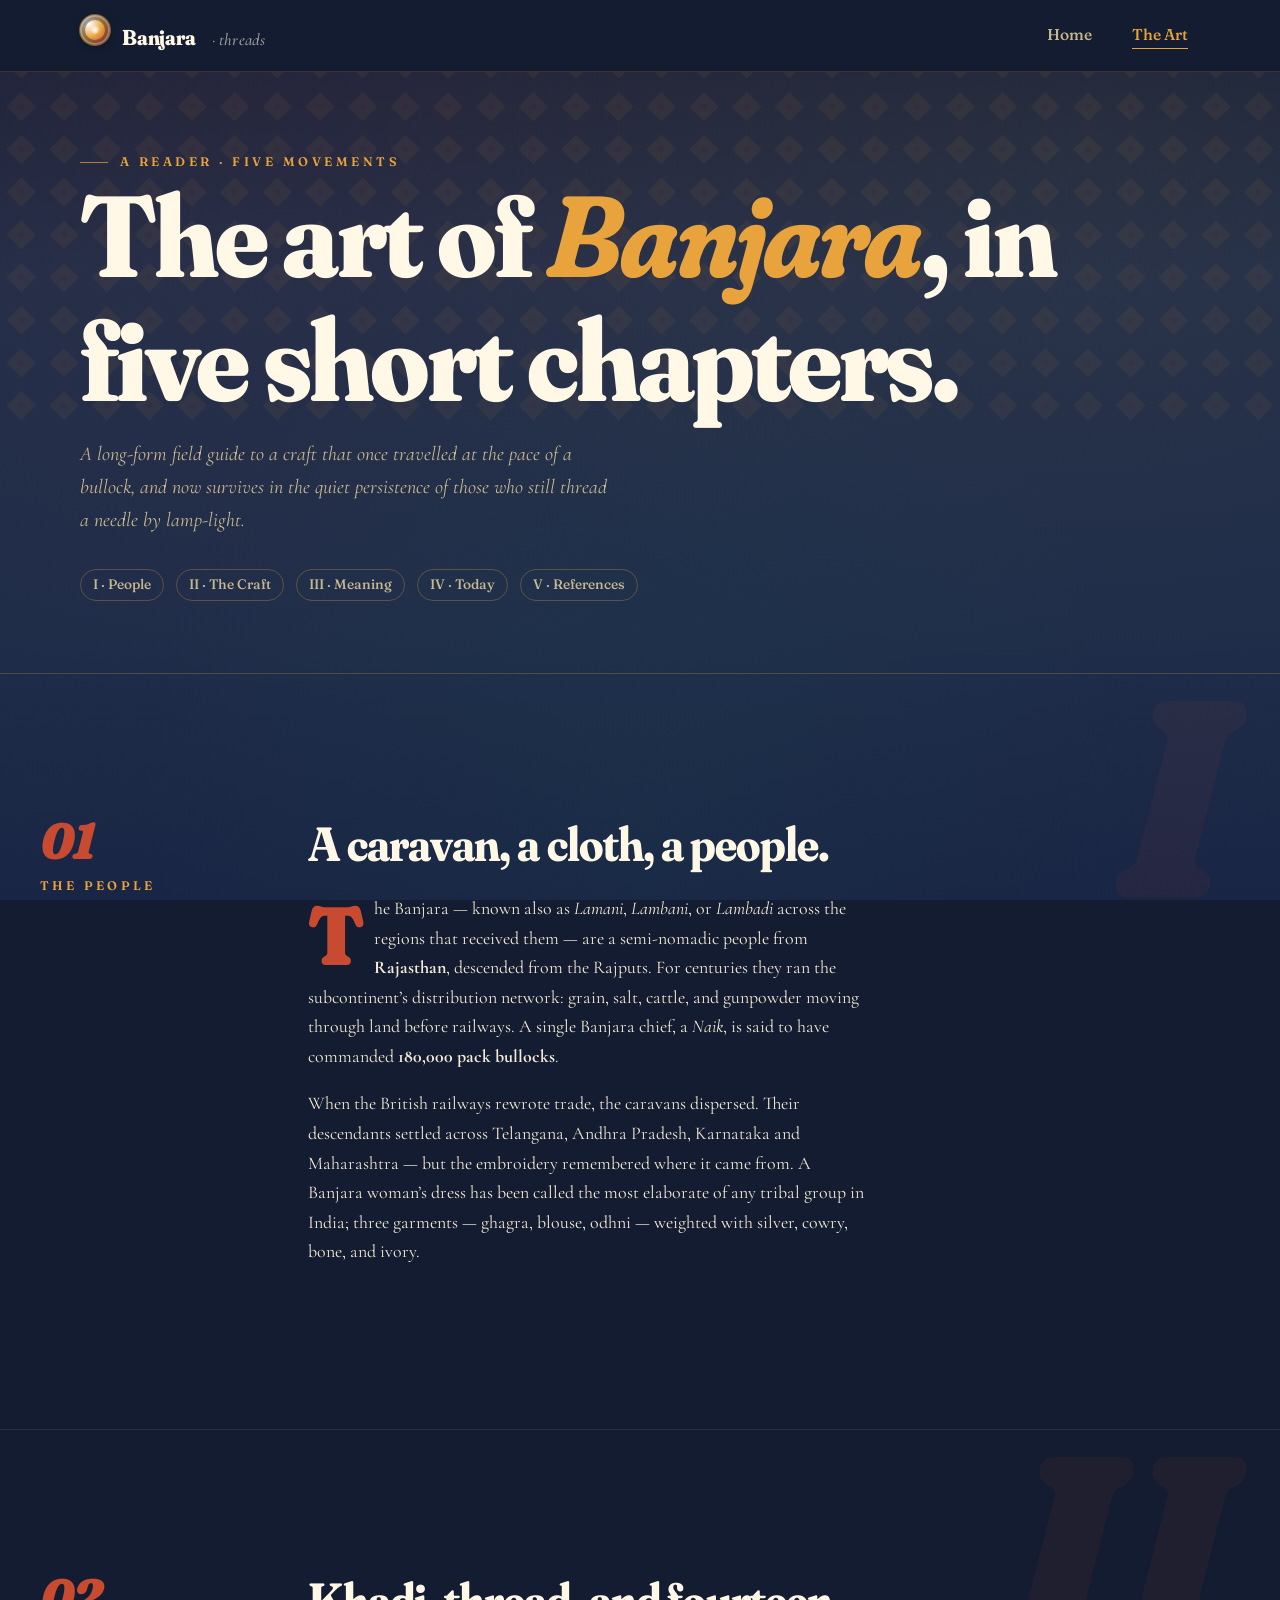
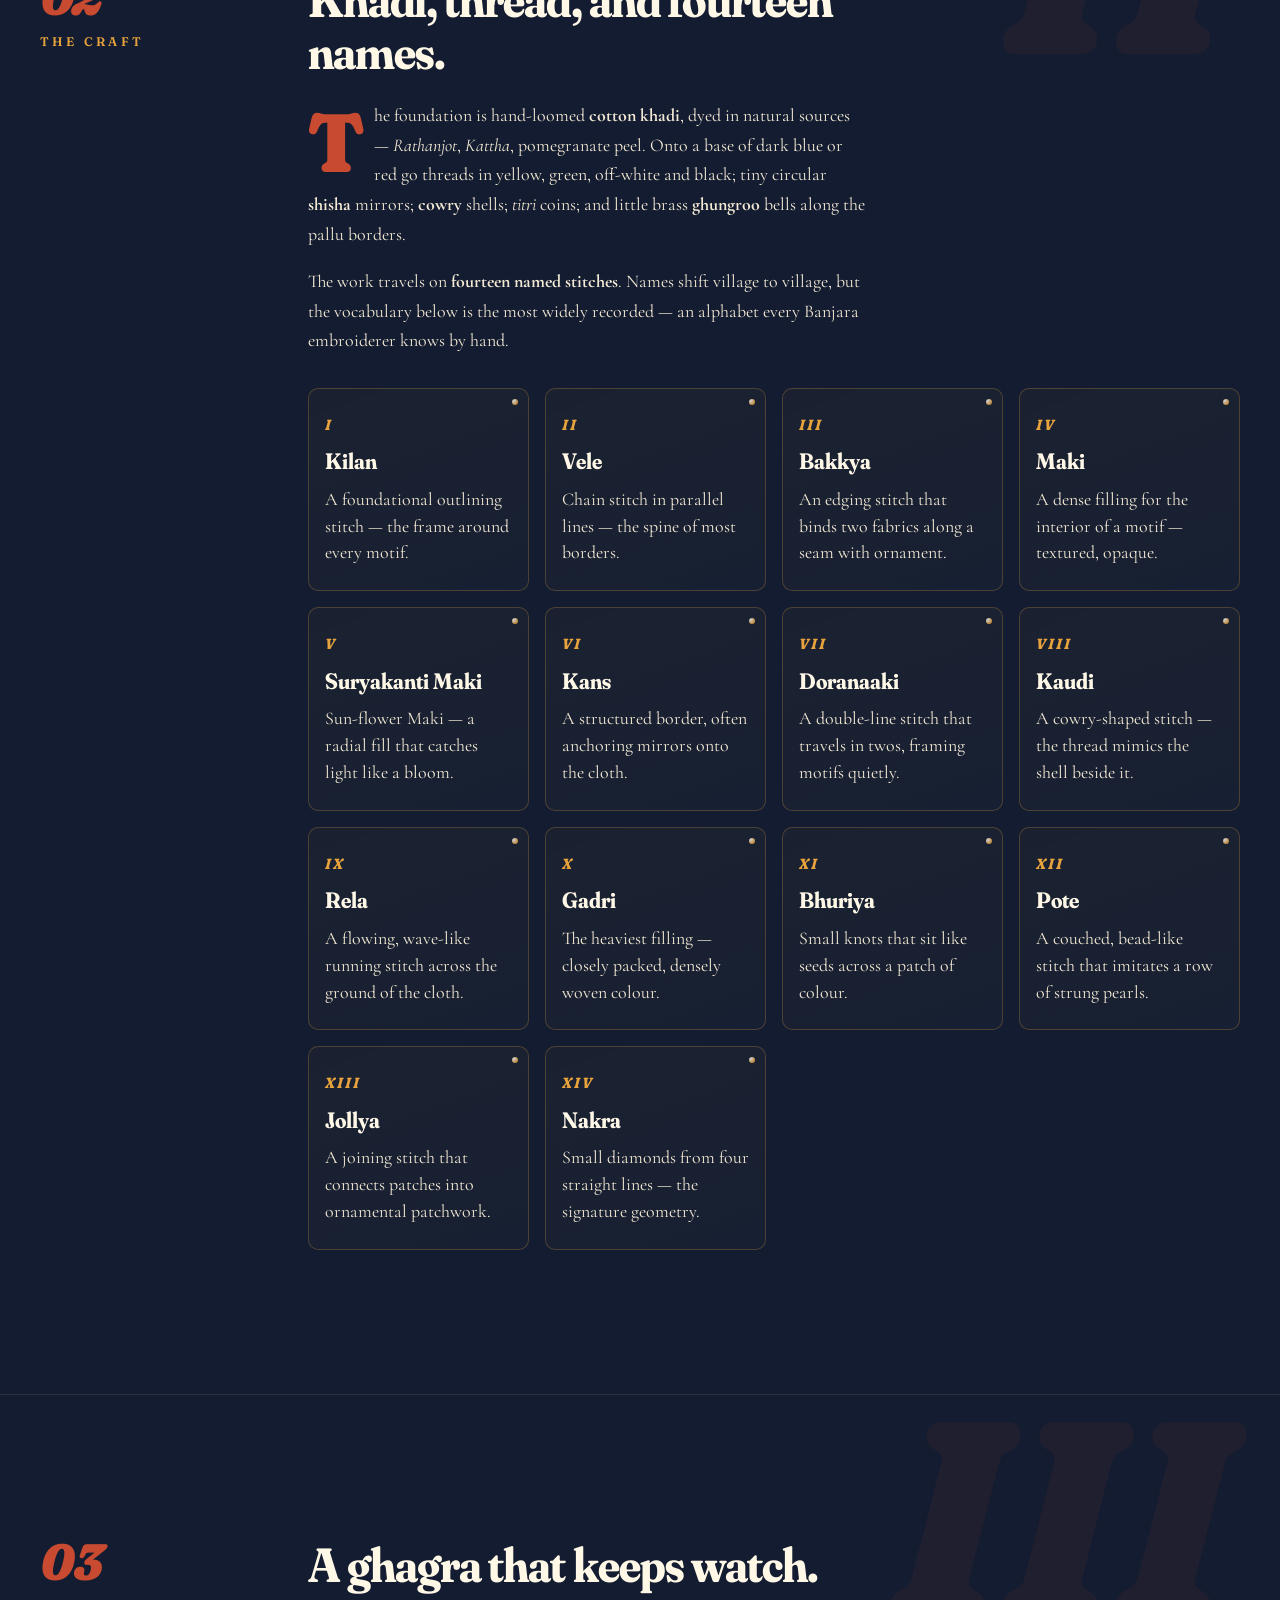
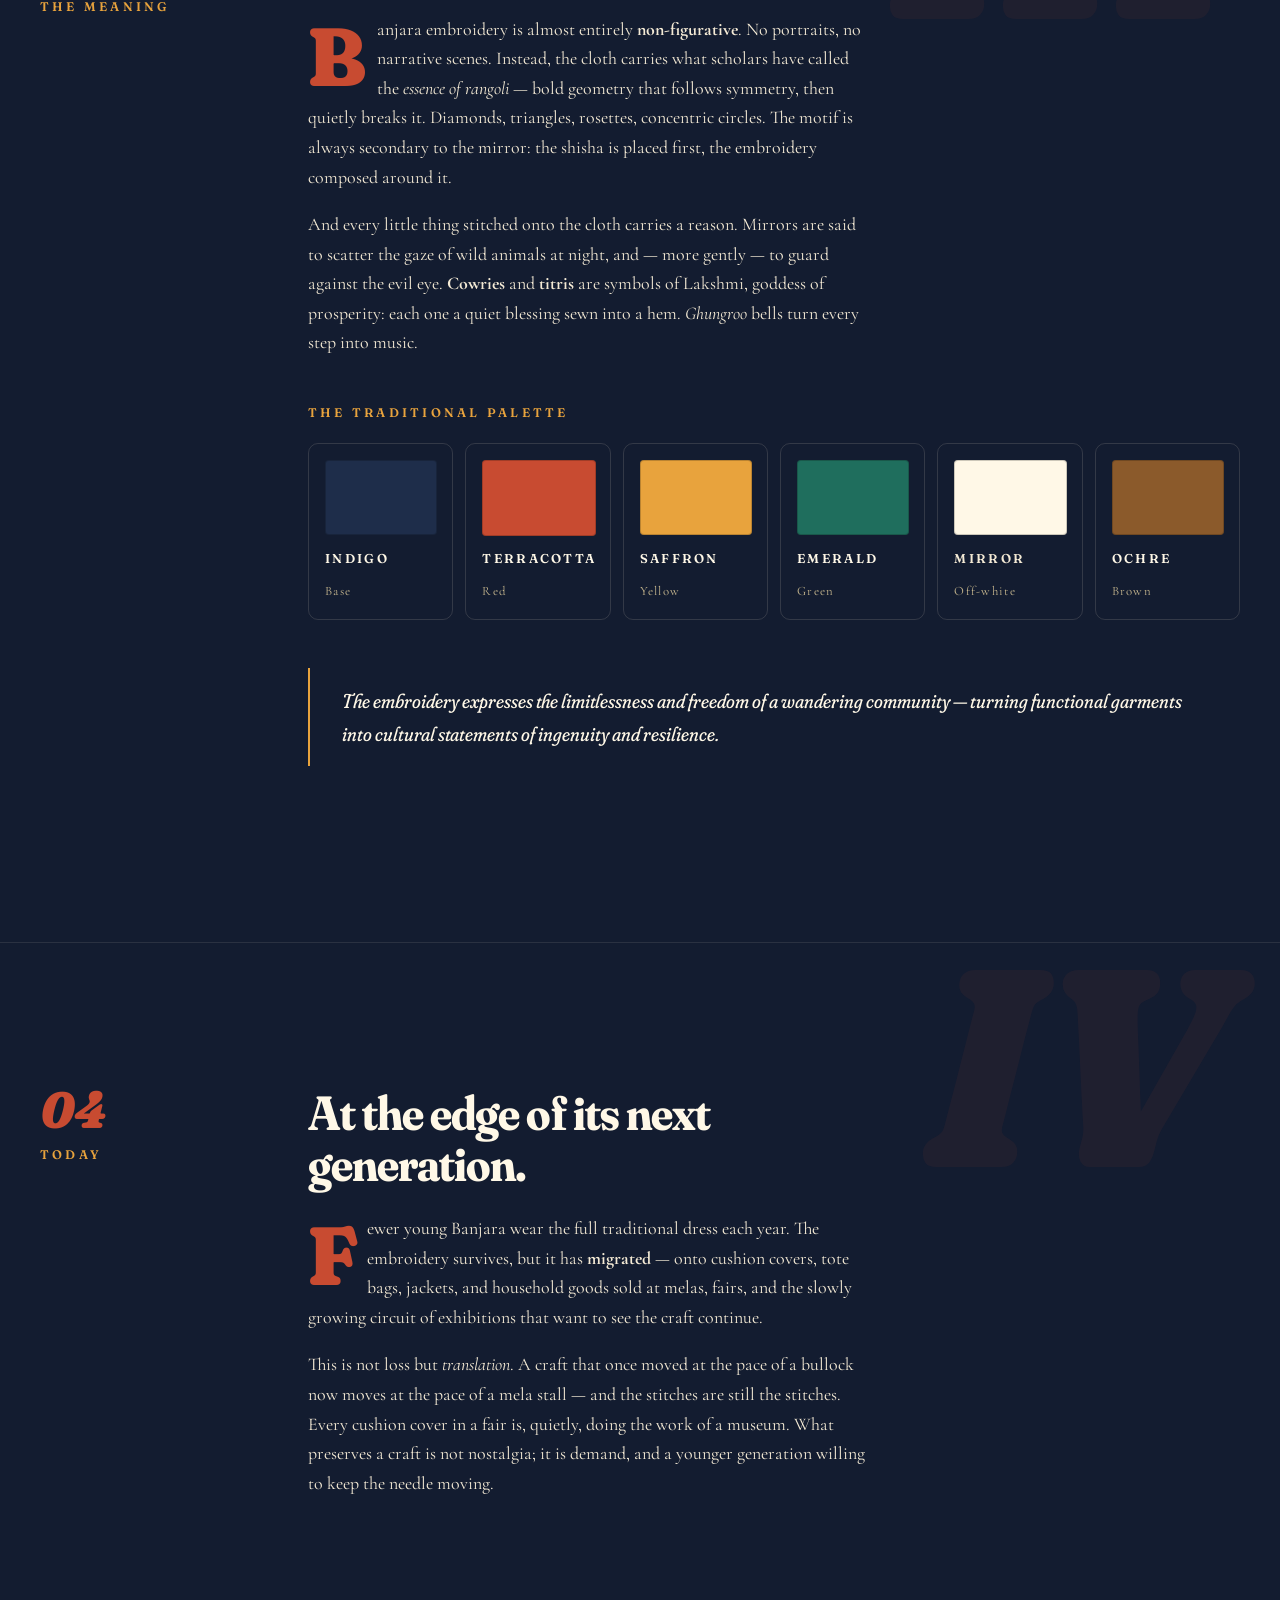
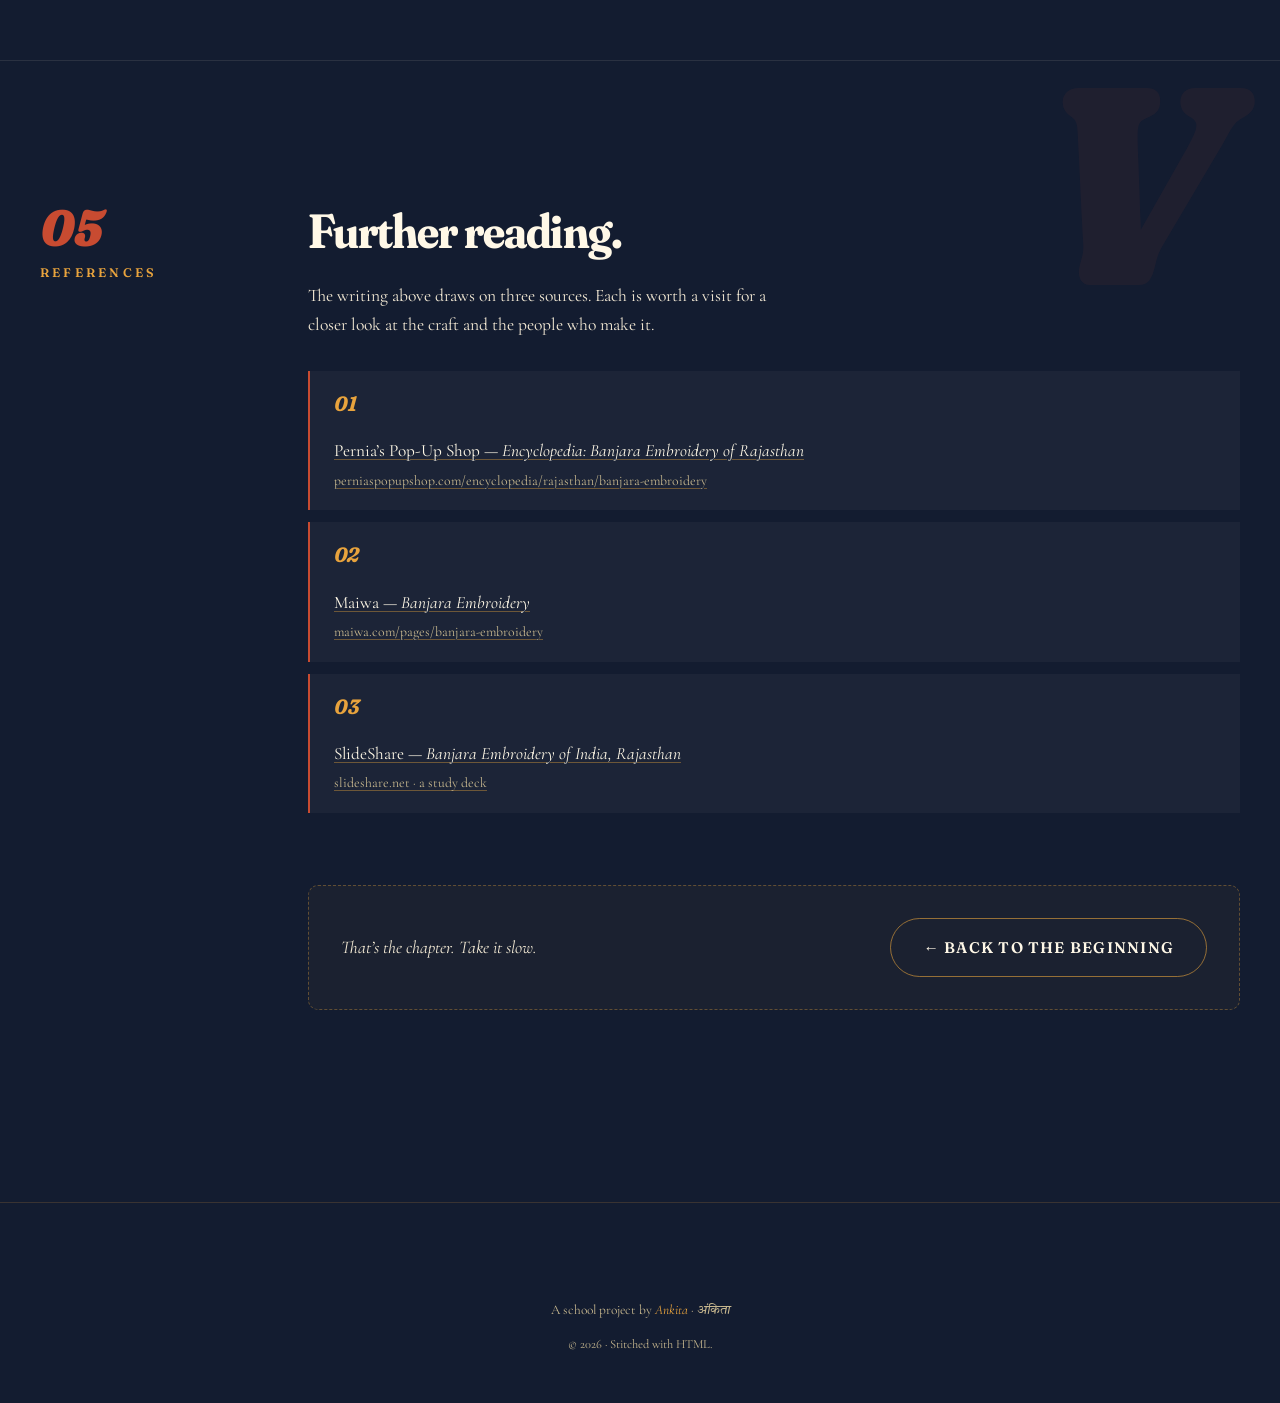
==== art.html @ 88207a47 "Initial Commit after partial project completion" ====
<!DOCTYPE html>
<html lang="en">
<head>
  <meta charset="UTF-8" />
  <meta name="viewport" content="width=device-width, initial-scale=1, viewport-fit=cover" />
  <meta name="description" content="The story of Banjara embroidery — a nomadic craft of Rajasthan. Origins, materials, the fourteen stitches, motifs, and meaning, in one chapter." />
  <meta name="theme-color" content="#1e2d4a" />
  <title>The Art of Banjara · A Reader</title>
  <link rel="preconnect" href="https://fonts.googleapis.com" />
  <link rel="preconnect" href="https://fonts.gstatic.com" crossorigin />
  <link rel="stylesheet" href="styles.css?v=4" />
  <link rel="icon" href="data:image/svg+xml;utf8,<svg xmlns='http://www.w3.org/2000/svg' viewBox='0 0 32 32'><circle cx='16' cy='16' r='14' fill='%23e8a33d' stroke='%23c84b31' stroke-width='2'/><circle cx='13' cy='13' r='3' fill='%23fff8e7'/></svg>" />
</head>
<body>
  <a class="skip-link" href="#main">Skip to content</a>

  <header class="nav" role="banner">
    <div class="container nav__inner">
      <a class="nav__brand" href="index.html" aria-label="Banjara — home">
        <span class="nav__brand-mark" aria-hidden="true"></span>
        <span class="nav__brand-name">Banjara</span><span class="nav__brand-sub">· threads</span>
      </a>
      <ul id="primary-nav" class="nav__list">
        <li><a class="nav__link" href="index.html">Home</a></li>
        <li><a class="nav__link is-active" href="art.html">The Art</a></li>
      </ul>
    </div>
  </header>

  <main id="main">
    <!-- ============== PAGE HERO ============== -->
    <section class="page-hero">
      <img class="page-hero__bg" src="assets/placeholders/page-hero-bg.svg" alt="" aria-hidden="true" />
      <div class="container page-hero__inner">
        <span class="kicker">A Reader · Five movements</span>
        <h1 class="page-hero__title">The art of <em>Banjara</em>, in five short chapters.</h1>
        <p class="page-hero__lead">
          A long-form field guide to a craft that once travelled at the pace of a bullock,
          and now survives in the quiet persistence of those who still thread a needle by lamp-light.
        </p>
        <nav class="toc" aria-label="In this reader">
          <a href="#people">I · People</a>
          <a href="#craft">II · The Craft</a>
          <a href="#meaning">III · Meaning</a>
          <a href="#today">IV · Today</a>
          <a href="#references">V · References</a>
        </nav>
      </div>
    </section>

    <!-- ============== §I PEOPLE ============== -->
    <section class="prose-section" id="people" aria-labelledby="people-h">
      <span class="watermark-num" aria-hidden="true">I</span>
      <div class="container container--wide">
        <div class="prose-section__inner">
          <div class="prose-section__marker reveal">
            <span class="prose-section__num">01</span>
            <span class="prose-section__kicker">The People</span>
          </div>
          <div class="prose-section__body reveal prose" data-reveal-delay="1">
            <h2 id="people-h">A caravan, a cloth, a people.</h2>
            <p>
              The Banjara &mdash; known also as <em>Lamani</em>, <em>Lambani</em>, or
              <em>Lambadi</em> across the regions that received them &mdash; are a
              semi-nomadic people from <strong>Rajasthan</strong>, descended from the
              Rajputs. For centuries they ran the subcontinent&rsquo;s distribution
              network: grain, salt, cattle, and gunpowder moving through land before
              railways. A single Banjara chief, a <em>Naik</em>, is said to have
              commanded <strong>180,000 pack bullocks</strong>.
            </p>
            <p>
              When the British railways rewrote trade, the caravans dispersed.
              Their descendants settled across Telangana, Andhra Pradesh, Karnataka and
              Maharashtra &mdash; but the embroidery remembered where it came from.
              A Banjara woman&rsquo;s dress has been called the most elaborate of any
              tribal group in India; three garments &mdash; ghagra, blouse, odhni &mdash;
              weighted with silver, cowry, bone, and ivory.
            </p>
          </div>
        </div>
      </div>
    </section>

    <!-- ============== §II CRAFT ============== -->
    <section class="prose-section" id="craft" aria-labelledby="craft-h">
      <span class="watermark-num" aria-hidden="true">II</span>
      <div class="container container--wide">
        <div class="prose-section__inner">
          <div class="prose-section__marker reveal">
            <span class="prose-section__num">02</span>
            <span class="prose-section__kicker">The Craft</span>
          </div>
          <div class="prose-section__body reveal prose" data-reveal-delay="1">
            <h2 id="craft-h">Khadi, thread, and fourteen names.</h2>
            <p>
              The foundation is hand-loomed <strong>cotton khadi</strong>, dyed in natural
              sources &mdash; <em>Rathanjot</em>, <em>Kattha</em>, pomegranate peel. Onto
              a base of dark blue or red go threads in yellow, green, off-white and black;
              tiny circular <strong>shisha</strong> mirrors; <strong>cowry</strong>
              shells; <em>titri</em> coins; and little brass <strong>ghungroo</strong>
              bells along the pallu borders.
            </p>
            <p style="margin-bottom: var(--space-6);">
              The work travels on <strong>fourteen named stitches</strong>. Names shift
              village to village, but the vocabulary below is the most widely recorded &mdash;
              an alphabet every Banjara embroiderer knows by hand.
            </p>

            <div class="stitches">
              <div class="stitch"><span class="stitch__num">I</span><span class="stitch__name">Kilan</span><p class="stitch__desc">A foundational outlining stitch &mdash; the frame around every motif.</p></div>
              <div class="stitch"><span class="stitch__num">II</span><span class="stitch__name">Vele</span><p class="stitch__desc">Chain stitch in parallel lines &mdash; the spine of most borders.</p></div>
              <div class="stitch"><span class="stitch__num">III</span><span class="stitch__name">Bakkya</span><p class="stitch__desc">An edging stitch that binds two fabrics along a seam with ornament.</p></div>
              <div class="stitch"><span class="stitch__num">IV</span><span class="stitch__name">Maki</span><p class="stitch__desc">A dense filling for the interior of a motif &mdash; textured, opaque.</p></div>
              <div class="stitch"><span class="stitch__num">V</span><span class="stitch__name">Suryakanti Maki</span><p class="stitch__desc">Sun-flower Maki &mdash; a radial fill that catches light like a bloom.</p></div>
              <div class="stitch"><span class="stitch__num">VI</span><span class="stitch__name">Kans</span><p class="stitch__desc">A structured border, often anchoring mirrors onto the cloth.</p></div>
              <div class="stitch"><span class="stitch__num">VII</span><span class="stitch__name">Doranaaki</span><p class="stitch__desc">A double-line stitch that travels in twos, framing motifs quietly.</p></div>
              <div class="stitch"><span class="stitch__num">VIII</span><span class="stitch__name">Kaudi</span><p class="stitch__desc">A cowry-shaped stitch &mdash; the thread mimics the shell beside it.</p></div>
              <div class="stitch"><span class="stitch__num">IX</span><span class="stitch__name">Rela</span><p class="stitch__desc">A flowing, wave-like running stitch across the ground of the cloth.</p></div>
              <div class="stitch"><span class="stitch__num">X</span><span class="stitch__name">Gadri</span><p class="stitch__desc">The heaviest filling &mdash; closely packed, densely woven colour.</p></div>
              <div class="stitch"><span class="stitch__num">XI</span><span class="stitch__name">Bhuriya</span><p class="stitch__desc">Small knots that sit like seeds across a patch of colour.</p></div>
              <div class="stitch"><span class="stitch__num">XII</span><span class="stitch__name">Pote</span><p class="stitch__desc">A couched, bead-like stitch that imitates a row of strung pearls.</p></div>
              <div class="stitch"><span class="stitch__num">XIII</span><span class="stitch__name">Jollya</span><p class="stitch__desc">A joining stitch that connects patches into ornamental patchwork.</p></div>
              <div class="stitch"><span class="stitch__num">XIV</span><span class="stitch__name">Nakra</span><p class="stitch__desc">Small diamonds from four straight lines &mdash; the signature geometry.</p></div>
            </div>
          </div>
        </div>
      </div>
    </section>

    <!-- ============== §III MEANING ============== -->
    <section class="prose-section" id="meaning" aria-labelledby="meaning-h">
      <span class="watermark-num" aria-hidden="true">III</span>
      <div class="container container--wide">
        <div class="prose-section__inner">
          <div class="prose-section__marker reveal">
            <span class="prose-section__num">03</span>
            <span class="prose-section__kicker">The Meaning</span>
          </div>
          <div class="prose-section__body reveal prose" data-reveal-delay="1">
            <h2 id="meaning-h">A ghagra that keeps watch.</h2>
            <p>
              Banjara embroidery is almost entirely <strong>non-figurative</strong>.
              No portraits, no narrative scenes. Instead, the cloth carries what
              scholars have called the <em>essence of rangoli</em> &mdash; bold
              geometry that follows symmetry, then quietly breaks it. Diamonds,
              triangles, rosettes, concentric circles. The motif is always
              secondary to the mirror: the shisha is placed first, the embroidery
              composed around it.
            </p>
            <p>
              And every little thing stitched onto the cloth carries a reason.
              Mirrors are said to scatter the gaze of wild animals at night, and
              &mdash; more gently &mdash; to guard against the evil eye.
              <strong>Cowries</strong> and <strong>titris</strong> are symbols of
              Lakshmi, goddess of prosperity: each one a quiet blessing sewn
              into a hem. <em>Ghungroo</em> bells turn every step into music.
            </p>

            <h3 style="font-size: 0.78rem; letter-spacing: 0.26em; text-transform: uppercase; color: var(--saffron); margin-top: var(--space-7); font-variation-settings: 'SOFT' 20, 'opsz' 20, 'wght' 600;">The traditional palette</h3>
            <div class="swatches">
              <div class="swatch"><div class="swatch__chip" style="background:#1e2d4a"></div><span class="swatch__name">Indigo</span><span class="swatch__hex">Base</span></div>
              <div class="swatch"><div class="swatch__chip" style="background:#c84b31"></div><span class="swatch__name">Terracotta</span><span class="swatch__hex">Red</span></div>
              <div class="swatch"><div class="swatch__chip" style="background:#e8a33d"></div><span class="swatch__name">Saffron</span><span class="swatch__hex">Yellow</span></div>
              <div class="swatch"><div class="swatch__chip" style="background:#1f6e5d"></div><span class="swatch__name">Emerald</span><span class="swatch__hex">Green</span></div>
              <div class="swatch"><div class="swatch__chip" style="background:#fff8e7"></div><span class="swatch__name" style="color:var(--ink-on-dark)">Mirror</span><span class="swatch__hex">Off-white</span></div>
              <div class="swatch"><div class="swatch__chip" style="background:#8b5a2b"></div><span class="swatch__name">Ochre</span><span class="swatch__hex">Brown</span></div>
            </div>

            <blockquote style="margin-top: var(--space-7);">
              The embroidery expresses the limitlessness and freedom of a wandering
              community &mdash; turning functional garments into cultural statements
              of ingenuity and resilience.
            </blockquote>
          </div>
        </div>
      </div>
    </section>

    <!-- ============== §IV TODAY ============== -->
    <section class="prose-section" id="today" aria-labelledby="today-h">
      <span class="watermark-num" aria-hidden="true">IV</span>
      <div class="container container--wide">
        <div class="prose-section__inner">
          <div class="prose-section__marker reveal">
            <span class="prose-section__num">04</span>
            <span class="prose-section__kicker">Today</span>
          </div>
          <div class="prose-section__body reveal prose" data-reveal-delay="1">
            <h2 id="today-h">At the edge of its next generation.</h2>
            <p>
              Fewer young Banjara wear the full traditional dress each year. The
              embroidery survives, but it has <strong>migrated</strong> &mdash; onto
              cushion covers, tote bags, jackets, and household goods sold at melas,
              fairs, and the slowly growing circuit of exhibitions that want to see
              the craft continue.
            </p>
            <p>
              This is not loss but <em>translation</em>. A craft that once moved at
              the pace of a bullock now moves at the pace of a mela stall &mdash; and
              the stitches are still the stitches. Every cushion cover in a fair is,
              quietly, doing the work of a museum. What preserves a craft is not
              nostalgia; it is demand, and a younger generation willing to keep the
              needle moving.
            </p>
          </div>
        </div>
      </div>
    </section>

    <!-- ============== §V REFERENCES ============== -->
    <section class="prose-section" id="references" aria-labelledby="references-h">
      <span class="watermark-num" aria-hidden="true">V</span>
      <div class="container container--wide">
        <div class="prose-section__inner">
          <div class="prose-section__marker reveal">
            <span class="prose-section__num">05</span>
            <span class="prose-section__kicker">References</span>
          </div>
          <div class="prose-section__body reveal" data-reveal-delay="1">
            <h2 id="references-h">Further reading.</h2>
            <p style="max-width: 60ch; color: var(--ink-on-dark); font-size: 1.1rem;">
              The writing above draws on three sources. Each is worth a visit for a
              closer look at the craft and the people who make it.
            </p>
            <ol class="references" style="margin-top: var(--space-6);">
              <li>
                <span></span>
                <a href="https://www.perniaspopupshop.com/encyclopedia/rajasthan/banjara-embroidery" target="_blank" rel="noopener noreferrer">
                  Pernia&rsquo;s Pop-Up Shop &mdash; <em>Encyclopedia: Banjara Embroidery of Rajasthan</em>
                  <br/><span style="font-size:.86rem; color: var(--ink-on-dark-muted);">perniaspopupshop.com/encyclopedia/rajasthan/banjara-embroidery</span>
                </a>
              </li>
              <li>
                <span></span>
                <a href="https://maiwa.com/pages/banjara-embroidery" target="_blank" rel="noopener noreferrer">
                  Maiwa &mdash; <em>Banjara Embroidery</em>
                  <br/><span style="font-size:.86rem; color: var(--ink-on-dark-muted);">maiwa.com/pages/banjara-embroidery</span>
                </a>
              </li>
              <li>
                <span></span>
                <a href="https://www.slideshare.net/slideshow/banjara-embroidery-of-india-rajasthan/266713068" target="_blank" rel="noopener noreferrer">
                  SlideShare &mdash; <em>Banjara Embroidery of India, Rajasthan</em>
                  <br/><span style="font-size:.86rem; color: var(--ink-on-dark-muted);">slideshare.net &middot; a study deck</span>
                </a>
              </li>
            </ol>

            <div class="continue" style="margin-top: var(--space-8);">
              <p class="continue__text">
                That&rsquo;s the chapter. Take it slow.
              </p>
              <a class="btn btn--ghost" href="index.html">&larr; Back to the beginning</a>
            </div>
          </div>
        </div>
      </div>
    </section>
  </main>

  <footer class="footer" role="contentinfo">
    <div class="container">
      <div class="footer__bottom" style="flex-direction:column; gap: var(--space-3); border-top:0; padding-top: var(--space-5); text-align:center;">
        <span>A school project by <em>Ankita</em> &middot; <span class="hindi">अंकिता</span></span>
        <span style="color: var(--ink-on-dark-muted); font-size:.78rem;">&copy; <span data-year>2026</span> &middot; Stitched with HTML.</span>
      </div>
    </div>
  </footer>

  <script src="script.js" defer></script>
</body>
</html>
---- styles.css ----
/* ============================================================
   Banjara Art Showcase — Shared Stylesheet
   Aesthetic: Indian textile editorial magazine
   Palette: warm indigo base + terracotta / saffron / emerald / mirror
   Type: Fraunces (display) · Cormorant Garamond (body) · Tiro Devanagari Hindi (accent)
   ============================================================ */

@import url("https://fonts.googleapis.com/css2?family=Fraunces:ital,opsz,wght,SOFT@0,9..144,300..900,0..100;1,9..144,400..900,0..100&family=Cormorant+Garamond:ital,wght@0,400;0,500;0,600;0,700;1,400;1,500&family=Tiro+Devanagari+Hindi:ital@0;1&display=swap");

/* ---------- 1. Design tokens ---------- */
:root {
  /* Palette */
  --ink-indigo: #1e2d4a;
  --ink-indigo-deep: #131c30;
  --ink-brown: #3a1f1a;
  --paper: #f4ead5;
  --paper-warm: #efe1c2;
  --paper-faded: #d9cca9;
  --terracotta: #c84b31;
  --terracotta-deep: #9e3521;
  --saffron: #e8a33d;
  --saffron-soft: #f4c573;
  --emerald: #1f6e5d;
  --emerald-soft: #3a8d7b;
  --ochre: #8b5a2b;
  --mirror: #fff8e7;
  --mirror-shine: #ffffff;

  /* Text */
  --ink-on-dark: #f4ead5;
  --ink-on-dark-muted: #c8b88f;
  --ink-on-light: #1e2d4a;
  --ink-on-light-muted: #5b6278;

  /* Rhythm */
  --space-1: 0.25rem;
  --space-2: 0.5rem;
  --space-3: 0.75rem;
  --space-4: 1rem;
  --space-5: 1.5rem;
  --space-6: 2rem;
  --space-7: 3rem;
  --space-8: 4.5rem;
  --space-9: 6.5rem;
  --space-10: 9rem;

  /* Radii + shadows */
  --radius-sm: 4px;
  --radius-md: 10px;
  --radius-lg: 22px;
  --shadow-paper: 0 1px 0 rgba(30, 45, 74, 0.08), 0 24px 48px -28px rgba(19, 28, 48, 0.55);
  --shadow-lift: 0 12px 28px -16px rgba(19, 28, 48, 0.8), 0 2px 0 rgba(232, 163, 61, 0.25);

  /* Type scale — editorial, generous */
  --fs-mono: 0.78rem;
  --fs-small: 0.92rem;
  --fs-body: 1.08rem;
  --fs-lead: 1.25rem;
  --fs-h5: 1.15rem;
  --fs-h4: 1.5rem;
  --fs-h3: 2rem;
  --fs-h2: clamp(2.4rem, 4.6vw, 4rem);
  --fs-h1: clamp(3.4rem, 9vw, 8rem);

  /* Motion */
  --ease-out: cubic-bezier(0.2, 0.7, 0.2, 1);
  --ease-in-out: cubic-bezier(0.65, 0, 0.35, 1);

  --nav-h: 72px;
}

/* ---------- 2. Reset + base ---------- */
*, *::before, *::after { box-sizing: border-box; }

html {
  scroll-behavior: smooth;
  scroll-padding-top: calc(var(--nav-h) + 16px);
  -webkit-font-smoothing: antialiased;
  -moz-osx-font-smoothing: grayscale;
  text-rendering: optimizeLegibility;
}

body {
  margin: 0;
  font-family: "Cormorant Garamond", "Iowan Old Style", Georgia, serif;
  font-size: var(--fs-body);
  line-height: 1.65;
  color: var(--ink-on-dark);
  background: var(--ink-indigo-deep);
  overflow-x: hidden;
  position: relative;
}

/* Textured paper backdrop using layered gradients + noise via SVG data-uri */
body::before {
  content: "";
  position: fixed;
  inset: 0;
  z-index: -2;
  background:
    radial-gradient(ellipse at 20% 0%, rgba(200, 75, 49, 0.09), transparent 55%),
    radial-gradient(ellipse at 85% 15%, rgba(232, 163, 61, 0.07), transparent 50%),
    radial-gradient(ellipse at 50% 90%, rgba(31, 110, 93, 0.08), transparent 55%),
    linear-gradient(180deg, #141f37 0%, #1e2d4a 30%, #1e2d4a 70%, #182545 100%);
  pointer-events: none;
}

body::after {
  content: "";
  position: fixed;
  inset: 0;
  z-index: -1;
  opacity: 0.55;
  pointer-events: none;
  background-image: url("data:image/svg+xml;utf8,<svg xmlns='http://www.w3.org/2000/svg' width='260' height='260'><filter id='n'><feTurbulence type='fractalNoise' baseFrequency='0.9' numOctaves='2' stitchTiles='stitch'/><feColorMatrix values='0 0 0 0 0.25  0 0 0 0 0.2  0 0 0 0 0.15  0 0 0 0.35 0'/></filter><rect width='100%25' height='100%25' filter='url(%23n)'/></svg>");
  mix-blend-mode: overlay;
}

img, svg { display: block; max-width: 100%; height: auto; }

a {
  color: inherit;
  text-decoration-thickness: 1px;
  text-underline-offset: 3px;
  text-decoration-color: rgba(232, 163, 61, 0.35);
  transition: color 220ms var(--ease-out), text-decoration-color 220ms var(--ease-out);
}
a:hover { color: var(--saffron); text-decoration-color: var(--saffron); }

button { font: inherit; cursor: pointer; border: 0; background: transparent; color: inherit; }

:focus-visible {
  outline: 2px solid var(--saffron);
  outline-offset: 3px;
  border-radius: 2px;
}

::selection { background: var(--saffron); color: var(--ink-indigo); }

/* ---------- 3. Type utilities ---------- */
.display {
  font-family: "Fraunces", "Playfair Display", Georgia, serif;
  font-optical-sizing: auto;
  font-variation-settings: "SOFT" 60, "opsz" 144;
  line-height: 1.02;
  letter-spacing: -0.01em;
  font-weight: 700;
}
.display--italic { font-style: italic; font-variation-settings: "SOFT" 100, "opsz" 144; }

.hindi {
  font-family: "Tiro Devanagari Hindi", "Cormorant Garamond", serif;
  font-style: italic;
  font-weight: 400;
}

.kicker {
  font-family: "Fraunces", serif;
  font-variation-settings: "SOFT" 20, "opsz" 20, "wght" 600;
  font-size: var(--fs-mono);
  letter-spacing: 0.28em;
  text-transform: uppercase;
  color: var(--saffron);
  display: inline-flex;
  align-items: center;
  gap: var(--space-3);
}
.kicker::before {
  content: "";
  display: inline-block;
  width: 28px;
  height: 1px;
  background: currentColor;
  opacity: 0.7;
}

.lead {
  font-size: var(--fs-lead);
  line-height: 1.55;
  color: var(--ink-on-dark);
  font-weight: 400;
  font-style: italic;
}

h1, h2, h3, h4, h5 {
  font-family: "Fraunces", serif;
  font-optical-sizing: auto;
  font-variation-settings: "SOFT" 60, "opsz" 144;
  font-weight: 700;
  line-height: 1.08;
  margin: 0 0 0.5em;
  letter-spacing: -0.015em;
  color: var(--mirror);
}
h1 { font-size: var(--fs-h1); }
h2 { font-size: var(--fs-h2); }
h3 { font-size: var(--fs-h3); }
h4 { font-size: var(--fs-h4); font-weight: 600; letter-spacing: 0; }
h5 { font-size: var(--fs-h5); font-weight: 600; font-style: italic; color: var(--saffron); }

p { margin: 0 0 1em; }
p + p { text-indent: 0; }

/* Drop cap for first paragraph of prose */
.prose > p:first-of-type::first-letter {
  font-family: "Fraunces", serif;
  font-variation-settings: "SOFT" 100, "opsz" 144, "wght" 900;
  font-size: 4.6em;
  float: left;
  line-height: 0.88;
  padding: 0.06em 0.12em 0 0;
  color: var(--terracotta);
}

blockquote {
  margin: var(--space-6) 0;
  padding: var(--space-4) var(--space-6);
  border-left: 2px solid var(--saffron);
  font-family: "Fraunces", serif;
  font-style: italic;
  font-variation-settings: "SOFT" 100, "opsz" 144;
  font-size: var(--fs-lead);
  color: var(--mirror);
}

/* ---------- 4. Layout primitives ---------- */
.container {
  width: 100%;
  max-width: 1200px;
  margin: 0 auto;
  padding: 0 clamp(1.25rem, 4vw, 2.5rem);
}
.container--narrow { max-width: 860px; }
.container--wide { max-width: 1380px; }

.section {
  padding: var(--space-9) 0;
  position: relative;
}
.section--lg { padding: var(--space-10) 0; }
.section--sm { padding: var(--space-8) 0; }

.grid {
  display: grid;
  gap: var(--space-6);
}
.grid-2 { grid-template-columns: repeat(2, 1fr); }
.grid-3 { grid-template-columns: repeat(3, 1fr); }
.grid-4 { grid-template-columns: repeat(4, 1fr); }

/* ---------- 5. Navigation ---------- */
.nav {
  position: fixed;
  top: 0; left: 0; right: 0;
  height: var(--nav-h);
  z-index: 80;
  display: flex;
  align-items: center;
  background: #131c30;
  border-bottom: 1px solid rgba(232, 163, 61, 0.18);
  transition: border-color 260ms var(--ease-out), box-shadow 260ms var(--ease-out);
}
.nav.is-scrolled {
  border-bottom-color: rgba(232, 163, 61, 0.32);
  box-shadow: 0 6px 18px -10px rgba(0, 0, 0, 0.6);
}
.nav__brand, .nav__list { white-space: nowrap; }

.nav__inner {
  display: flex;
  align-items: center;
  justify-content: space-between;
  gap: var(--space-5);
  width: 100%;
}

.nav__brand {
  display: inline-flex;
  align-items: baseline;
  gap: var(--space-3);
  text-decoration: none;
  color: var(--mirror);
  font-size: 1.35rem;
}
.nav__brand-name {
  font-family: "Fraunces", "Playfair Display", Georgia, serif;
  font-variation-settings: "SOFT" 60, "opsz" 144, "wght" 800;
  font-weight: 800;
  letter-spacing: -0.01em;
}
.nav__brand-sub {
  font-family: "Cormorant Garamond", "Iowan Old Style", Georgia, serif;
  font-style: italic;
  font-weight: 500;
  font-size: 0.78em;
  opacity: 0.6;
  letter-spacing: 0.01em;
  margin-left: 0.25em;
}
@media (max-width: 640px) {
  :root { --nav-h: 60px; }
  .nav__brand-sub { display: none; }
  .nav__brand { font-size: 1.1rem; gap: var(--space-2); }
  .nav__brand-mark { width: 24px; height: 24px; }
  .nav__list { gap: var(--space-2); }
  .nav__link { padding: var(--space-2); font-size: 0.9rem; }
}
.nav__brand-mark {
  width: 30px; height: 30px;
  border-radius: 50%;
  background: radial-gradient(circle at 30% 30%, var(--mirror-shine) 0%, var(--saffron) 45%, var(--terracotta) 80%);
  box-shadow:
    inset 0 0 0 2px rgba(255, 248, 231, 0.3),
    inset 0 0 0 5px rgba(19, 28, 48, 0.4),
    0 0 0 1px rgba(232, 163, 61, 0.5),
    0 4px 10px -4px rgba(0, 0, 0, 0.5);
  position: relative;
}
.nav__brand-mark::after {
  content: "";
  position: absolute;
  inset: 10px;
  border-radius: 50%;
  background: radial-gradient(circle, var(--mirror-shine), transparent 70%);
}

.nav__list {
  list-style: none;
  margin: 0;
  padding: 0;
  display: flex;
  gap: var(--space-4);
  align-items: center;
}
.nav__link {
  position: relative;
  padding: var(--space-2) var(--space-3);
  font-family: "Fraunces", serif;
  font-variation-settings: "SOFT" 30, "opsz" 20, "wght" 500;
  font-size: 0.98rem;
  color: var(--ink-on-dark-muted);
  text-decoration: none;
  transition: color 220ms var(--ease-out);
}
.nav__link::after {
  content: "";
  position: absolute;
  left: 12px; right: 12px; bottom: 3px;
  height: 1px;
  background: currentColor;
  transform: scaleX(0);
  transform-origin: left;
  transition: transform 260ms var(--ease-out);
}
.nav__link:hover, .nav__link.is-active { color: var(--mirror); }
.nav__link:hover::after, .nav__link.is-active::after { transform: scaleX(1); }
.nav__link.is-active {
  color: var(--saffron);
}

/* Hamburger (hidden — nav is simple with 2 links) */
.nav__toggle { display: none !important; }

@media (max-width: 520px) {
  .nav__link { padding: var(--space-2); font-size: 0.92rem; }
  .nav__brand { font-size: 1.15rem; }
}

/* ---------- 6. Ornaments ---------- */

/* Running-stitch divider */
.stitch-divider {
  display: block;
  height: 22px;
  width: 100%;
  background-image: url("data:image/svg+xml;utf8,<svg xmlns='http://www.w3.org/2000/svg' height='22' width='100'><g fill='none' stroke='%23e8a33d' stroke-width='1.2' stroke-dasharray='6 5' stroke-linecap='round'><path d='M0 11 H 100'/></g><g fill='%23c84b31'><circle cx='12' cy='11' r='1.6'/><circle cx='50' cy='11' r='1.6'/><circle cx='88' cy='11' r='1.6'/></g></svg>");
  background-repeat: repeat-x;
  background-size: 100px 22px;
  opacity: 0.75;
  margin: var(--space-6) 0;
}

/* Shisha (mirror) decorative dingbat, use as block with ::before or standalone */
.shisha {
  --size: 44px;
  width: var(--size);
  height: var(--size);
  display: inline-block;
  border-radius: 50%;
  background:
    radial-gradient(circle at 32% 30%, var(--mirror-shine) 0%, var(--saffron-soft) 35%, var(--terracotta) 78%, var(--terracotta-deep) 100%);
  box-shadow:
    inset 0 0 0 2px rgba(255, 248, 231, 0.35),
    inset 0 0 0 5px rgba(30, 45, 74, 0.55),
    inset 0 0 0 6px rgba(232, 163, 61, 0.6),
    0 0 0 1px rgba(232, 163, 61, 0.4),
    0 6px 14px -6px rgba(0, 0, 0, 0.55);
  position: relative;
  flex: none;
}
.shisha::after {
  content: "";
  position: absolute;
  inset: 28%;
  border-radius: 50%;
  background: radial-gradient(circle at 40% 35%, var(--mirror-shine), transparent 65%);
  opacity: 0.9;
}

/* Nakra diamond */
.nakra {
  --size: 14px;
  width: var(--size);
  height: var(--size);
  background: var(--saffron);
  transform: rotate(45deg);
  box-shadow: 0 0 0 2px var(--ink-indigo-deep), 0 0 0 3px var(--saffron);
  display: inline-block;
}

/* Section header block */
.section-head {
  display: grid;
  gap: var(--space-4);
  max-width: 760px;
  margin-bottom: var(--space-7);
}
.section-head__row {
  display: flex;
  align-items: center;
  gap: var(--space-4);
}
.section-head__row .shisha { --size: 28px; }

/* ---------- 7. Hero ---------- */
.hero {
  min-height: 100vh;
  min-height: 100svh;
  padding: calc(var(--nav-h) + var(--space-7)) 0 var(--space-8);
  display: grid;
  place-items: center;
  position: relative;
  overflow: hidden;
}
.hero__inner {
  display: grid;
  grid-template-columns: 1.1fr 0.9fr;
  gap: var(--space-7);
  align-items: center;
  width: 100%;
  max-width: 1320px;
  padding: 0 clamp(1.25rem, 4vw, 2.5rem);
}
.hero__content { position: relative; z-index: 2; }
.hero__eyebrow {
  font-family: "Tiro Devanagari Hindi", "Cormorant Garamond", serif;
  font-style: italic;
  color: var(--saffron);
  font-size: 1.05rem;
  margin-bottom: var(--space-4);
  letter-spacing: 0.03em;
}
.hero__title {
  font-size: var(--fs-h1);
  font-weight: 800;
  line-height: 0.95;
  margin: 0 0 var(--space-5);
  letter-spacing: -0.02em;
  color: var(--mirror);
}
.hero__title em {
  font-style: italic;
  font-variation-settings: "SOFT" 100, "opsz" 144, "wght" 700;
  color: var(--saffron);
  position: relative;
  display: inline-block;
}
.hero__title em::after {
  content: "";
  position: absolute;
  left: 0; right: -4px; bottom: 0.08em;
  height: 6px;
  background-image: url("data:image/svg+xml;utf8,<svg xmlns='http://www.w3.org/2000/svg' height='6' width='60'><path d='M1 3 Q 15 0 30 3 T 59 3' stroke='%23c84b31' stroke-width='1.5' fill='none' stroke-linecap='round'/></svg>");
  background-repeat: repeat-x;
  background-size: 60px 6px;
  opacity: 0.9;
}
.hero__tagline {
  font-size: var(--fs-lead);
  color: var(--ink-on-dark-muted);
  max-width: 48ch;
  font-style: italic;
  margin-bottom: var(--space-6);
}
.hero__meta {
  display: flex;
  flex-wrap: wrap;
  gap: var(--space-5);
  font-size: 0.92rem;
  color: var(--ink-on-dark-muted);
  font-variant: small-caps;
  letter-spacing: 0.08em;
  font-family: "Fraunces", serif;
  font-variation-settings: "SOFT" 20, "opsz" 20, "wght" 500;
}
.hero__meta-item {
  display: inline-flex;
  align-items: center;
  gap: var(--space-2);
}
.hero__meta-item::before {
  content: "";
  width: 6px; height: 6px;
  background: var(--terracotta);
  transform: rotate(45deg);
  display: inline-block;
}

.hero__visual {
  position: relative;
  aspect-ratio: 1 / 1.08;
  width: 100%;
  max-width: 520px;
  justify-self: end;
}
.hero__visual svg {
  width: 100%;
  height: 100%;
  filter: drop-shadow(0 30px 45px rgba(0, 0, 0, 0.55));
  animation: floatIn 1.4s var(--ease-out) 0.2s both;
}
@keyframes floatIn {
  from { opacity: 0; transform: translateY(22px) scale(0.98); }
  to   { opacity: 1; transform: translateY(0) scale(1); }
}

.hero__scroll-cue {
  position: absolute;
  bottom: var(--space-6);
  left: 50%;
  transform: translateX(-50%);
  font-size: var(--fs-mono);
  letter-spacing: 0.4em;
  text-transform: uppercase;
  color: var(--ink-on-dark-muted);
  display: inline-flex;
  flex-direction: column;
  align-items: center;
  gap: var(--space-3);
  font-family: "Fraunces", serif;
  font-variation-settings: "SOFT" 20, "opsz" 20, "wght" 500;
}
.hero__scroll-cue::after {
  content: "";
  width: 1px;
  height: 48px;
  background: linear-gradient(var(--saffron), transparent);
  animation: scrollPulse 2s var(--ease-in-out) infinite;
}
@keyframes scrollPulse {
  0% { transform: scaleY(0); transform-origin: top; }
  50% { transform: scaleY(1); transform-origin: top; }
  51% { transform: scaleY(1); transform-origin: bottom; }
  100% { transform: scaleY(0); transform-origin: bottom; }
}

@media (max-width: 900px) {
  .hero__inner { grid-template-columns: 1fr; gap: var(--space-6); }
  .hero__visual { max-width: 360px; justify-self: center; order: -1; }
}

/* ---------- 8. Intro / prose section ---------- */
.intro {
  position: relative;
}
.intro__grid {
  display: grid;
  grid-template-columns: 1fr 2fr;
  gap: var(--space-7);
  align-items: start;
}
.intro__sidebar {
  position: sticky;
  top: calc(var(--nav-h) + var(--space-5));
  padding: var(--space-5);
  border: 1px solid rgba(232, 163, 61, 0.25);
  border-radius: var(--radius-md);
  background: rgba(19, 28, 48, 0.65);
  backdrop-filter: blur(6px);
  display: grid;
  gap: var(--space-4);
}
.intro__sidebar-row {
  display: flex; gap: var(--space-3);
  align-items: baseline;
  padding-bottom: var(--space-3);
  border-bottom: 1px dashed rgba(244, 234, 213, 0.15);
}
.intro__sidebar-row:last-child { border-bottom: 0; padding-bottom: 0; }
.intro__sidebar-label {
  font-family: "Fraunces", serif;
  font-variation-settings: "SOFT" 20, "opsz" 20, "wght" 600;
  font-size: 0.78rem;
  letter-spacing: 0.22em;
  text-transform: uppercase;
  color: var(--saffron);
  flex: none; width: 80px;
}
.intro__sidebar-value {
  font-family: "Cormorant Garamond", serif;
  font-size: 1.05rem;
  color: var(--mirror);
  font-style: italic;
}

@media (max-width: 900px) {
  .intro__grid { grid-template-columns: 1fr; }
  .intro__sidebar { position: static; }
}

/* ---------- 9. Gallery ---------- */
.gallery {
  display: grid;
  grid-template-columns: repeat(4, 1fr);
  grid-auto-rows: 260px;
  gap: var(--space-4);
}
.gallery__tile {
  position: relative;
  border-radius: var(--radius-md);
  overflow: hidden;
  background: var(--ink-indigo);
  border: 1px solid rgba(232, 163, 61, 0.2);
  isolation: isolate;
  transition: transform 360ms var(--ease-out), box-shadow 360ms var(--ease-out), border-color 360ms;
}
.gallery__tile:hover {
  transform: translateY(-6px);
  box-shadow: var(--shadow-lift);
  border-color: rgba(232, 163, 61, 0.5);
}
.gallery__tile--tall { grid-row: span 2; }
.gallery__tile--wide { grid-column: span 2; }

.gallery__tile svg {
  position: absolute;
  inset: 0;
  width: 100%; height: 100%;
}
.gallery__caption {
  position: absolute;
  left: var(--space-4); bottom: var(--space-4); right: var(--space-4);
  display: flex; justify-content: space-between; align-items: end;
  color: var(--mirror);
  z-index: 2;
  pointer-events: none;
}
.gallery__caption-title {
  font-family: "Fraunces", serif;
  font-variation-settings: "SOFT" 60, "opsz" 144, "wght" 700;
  font-style: italic;
  font-size: 1.3rem;
  line-height: 1.05;
  text-shadow: 0 2px 6px rgba(0, 0, 0, 0.6);
}
.gallery__caption-num {
  font-family: "Fraunces", serif;
  font-variation-settings: "SOFT" 20, "opsz" 20, "wght" 500;
  font-size: 0.78rem;
  letter-spacing: 0.28em;
  color: var(--saffron);
}
.gallery__tile::after {
  content: "";
  position: absolute;
  inset: 0;
  background: linear-gradient(180deg, transparent 40%, rgba(19, 28, 48, 0.85) 100%);
  z-index: 1;
}

@media (max-width: 1024px) {
  .gallery { grid-template-columns: repeat(3, 1fr); }
}
@media (max-width: 640px) {
  .gallery { grid-template-columns: repeat(2, 1fr); grid-auto-rows: 200px; }
  .gallery__tile--wide { grid-column: span 2; }
  .gallery__tile--tall { grid-row: span 1; }
}

/* ---------- 10. Article cards ---------- */
.articles {
  display: grid;
  gap: var(--space-6);
}
.article-card {
  display: grid;
  grid-template-columns: 200px 1fr auto;
  gap: var(--space-6);
  align-items: center;
  padding: var(--space-5) 0;
  border-top: 1px solid rgba(232, 163, 61, 0.25);
  text-decoration: none;
  color: inherit;
  transition: background 240ms var(--ease-out), padding 240ms;
  position: relative;
}
.article-card:last-child { border-bottom: 1px solid rgba(232, 163, 61, 0.25); }
.article-card:hover {
  background: linear-gradient(90deg, rgba(232, 163, 61, 0.06), transparent 70%);
  padding-left: var(--space-4);
}
.article-card__thumb {
  width: 200px; height: 140px;
  overflow: hidden;
  border-radius: var(--radius-md);
  border: 1px solid rgba(232, 163, 61, 0.3);
  background: var(--ink-indigo);
}
.article-card__thumb svg { width: 100%; height: 100%; }
.article-card__meta {
  font-family: "Fraunces", serif;
  font-variation-settings: "SOFT" 20, "opsz" 20, "wght" 500;
  font-size: var(--fs-mono);
  letter-spacing: 0.22em;
  text-transform: uppercase;
  color: var(--saffron);
  margin-bottom: var(--space-3);
  display: flex; gap: var(--space-4);
}
.article-card__title {
  font-family: "Fraunces", serif;
  font-variation-settings: "SOFT" 60, "opsz" 144, "wght" 700;
  font-size: 1.75rem;
  line-height: 1.1;
  margin: 0 0 var(--space-3);
  color: var(--mirror);
  max-width: 26ch;
}
.article-card__excerpt {
  color: var(--ink-on-dark-muted);
  font-size: 1.02rem;
  max-width: 54ch;
  margin: 0;
}
.article-card__cta {
  font-family: "Fraunces", serif;
  font-variation-settings: "SOFT" 20, "opsz" 20, "wght" 600;
  font-size: 0.88rem;
  letter-spacing: 0.16em;
  text-transform: uppercase;
  color: var(--saffron);
  white-space: nowrap;
  transition: transform 260ms var(--ease-out);
}
.article-card:hover .article-card__cta { transform: translateX(6px); color: var(--mirror); }

@media (max-width: 820px) {
  .article-card { grid-template-columns: 1fr; grid-template-rows: auto auto auto; }
  .article-card__thumb { width: 100%; height: 180px; }
  .article-card__cta { justify-self: start; }
}

/* ---------- 11. Buttons ---------- */
.btn {
  display: inline-flex;
  align-items: center;
  gap: var(--space-3);
  padding: var(--space-4) var(--space-6);
  font-family: "Fraunces", serif;
  font-variation-settings: "SOFT" 20, "opsz" 20, "wght" 600;
  font-size: 0.96rem;
  letter-spacing: 0.08em;
  text-transform: uppercase;
  text-decoration: none;
  border-radius: 999px;
  transition: transform 260ms var(--ease-out), background 260ms, color 260ms, box-shadow 260ms;
  position: relative;
  overflow: hidden;
}
.btn--primary {
  background: var(--saffron);
  color: var(--ink-indigo);
  box-shadow: 0 12px 24px -12px rgba(232, 163, 61, 0.6), inset 0 0 0 1px rgba(19, 28, 48, 0.15);
}
.btn--primary:hover {
  background: var(--mirror);
  transform: translateY(-2px);
  box-shadow: 0 18px 28px -14px rgba(244, 234, 213, 0.6);
}
.btn--ghost {
  color: var(--mirror);
  border: 1px solid rgba(232, 163, 61, 0.6);
  background: transparent;
}
.btn--ghost:hover {
  background: rgba(232, 163, 61, 0.15);
  border-color: var(--saffron);
  transform: translateY(-2px);
}
.btn__arrow { transition: transform 260ms var(--ease-out); }
.btn:hover .btn__arrow { transform: translateX(4px); }

/* ---------- 12. Artisans teaser banner ---------- */
.teaser {
  display: grid;
  grid-template-columns: 1fr auto;
  gap: var(--space-6);
  align-items: center;
  padding: var(--space-7);
  border-radius: var(--radius-lg);
  background:
    radial-gradient(circle at 85% 30%, rgba(232, 163, 61, 0.18), transparent 55%),
    linear-gradient(135deg, #2a1a18 0%, #3a1f1a 100%);
  border: 1px solid rgba(232, 163, 61, 0.28);
  position: relative;
  overflow: hidden;
}
.teaser::before {
  content: "";
  position: absolute;
  inset: 8px;
  border-radius: calc(var(--radius-lg) - 6px);
  border: 1px dashed rgba(232, 163, 61, 0.35);
  pointer-events: none;
}
.teaser__title {
  font-size: clamp(1.6rem, 3.2vw, 2.4rem);
  margin: 0 0 var(--space-3);
  color: var(--mirror);
  max-width: 22ch;
}
.teaser__text {
  color: var(--ink-on-dark-muted);
  margin: 0;
  max-width: 48ch;
  font-style: italic;
  font-size: 1.08rem;
}
@media (max-width: 720px) {
  .teaser { grid-template-columns: 1fr; }
}

/* ---------- 13. Footer ---------- */
.footer {
  padding: var(--space-8) 0 var(--space-7);
  border-top: 1px solid rgba(232, 163, 61, 0.18);
  margin-top: var(--space-7);
  color: var(--ink-on-dark-muted);
  font-size: 0.94rem;
}
.footer__grid {
  display: grid;
  grid-template-columns: 1.2fr 1fr 1fr;
  gap: var(--space-6);
  margin-bottom: var(--space-6);
}
.footer__title {
  font-family: "Fraunces", serif;
  font-variation-settings: "SOFT" 20, "opsz" 20, "wght" 600;
  font-size: 0.78rem;
  letter-spacing: 0.24em;
  text-transform: uppercase;
  color: var(--saffron);
  margin: 0 0 var(--space-3);
}
.footer__list {
  list-style: none;
  padding: 0; margin: 0;
  display: grid;
  gap: var(--space-2);
}
.footer__list a { text-decoration: none; }
.footer__bottom {
  display: flex;
  justify-content: space-between;
  align-items: center;
  flex-wrap: wrap;
  gap: var(--space-3);
  padding-top: var(--space-5);
  border-top: 1px dashed rgba(244, 234, 213, 0.14);
  font-size: 0.84rem;
  color: var(--ink-on-dark-muted);
}
.footer__bottom em { color: var(--saffron); font-style: italic; }
@media (max-width: 720px) {
  .footer__grid { grid-template-columns: 1fr; }
}

/* ---------- 14. Article page layout ---------- */
.page-hero {
  padding: calc(var(--nav-h) + var(--space-8)) 0 var(--space-7);
  text-align: left;
  border-bottom: 1px solid rgba(232, 163, 61, 0.25);
  position: relative;
  overflow: hidden;
}
.page-hero__bg {
  position: absolute;
  inset: 0;
  opacity: 0.12;
  pointer-events: none;
  z-index: 0;
}
.page-hero__inner { position: relative; z-index: 1; }
.page-hero__title {
  font-size: var(--fs-h1);
  max-width: 16ch;
  margin: 0 0 var(--space-4);
  font-weight: 800;
}
.page-hero__title em {
  font-style: italic;
  color: var(--saffron);
  font-variation-settings: "SOFT" 100, "opsz" 144, "wght" 700;
}
.page-hero__lead {
  font-size: var(--fs-lead);
  max-width: 60ch;
  color: var(--ink-on-dark-muted);
  font-style: italic;
}

.toc {
  display: flex; flex-wrap: wrap;
  gap: var(--space-2) var(--space-3);
  margin-top: var(--space-6);
  font-family: "Fraunces", serif;
  font-variation-settings: "SOFT" 20, "opsz" 20, "wght" 500;
  font-size: 0.86rem;
  color: var(--ink-on-dark-muted);
}
.toc a {
  text-decoration: none;
  padding: 4px 12px;
  border: 1px solid rgba(232, 163, 61, 0.3);
  border-radius: 999px;
  transition: background 240ms, color 240ms, border-color 240ms;
}
.toc a:hover { background: var(--saffron); color: var(--ink-indigo); border-color: var(--saffron); }

.prose-section {
  padding: var(--space-9) 0;
  border-bottom: 1px solid rgba(244, 234, 213, 0.1);
}
.prose-section:last-of-type { border-bottom: 0; }
.prose-section__inner {
  display: grid;
  grid-template-columns: minmax(140px, 220px) minmax(0, 1fr);
  gap: var(--space-7);
  align-items: start;
}
.prose-section__marker {
  display: grid;
  gap: var(--space-3);
  padding-right: var(--space-5);
  position: sticky;
  top: calc(var(--nav-h) + var(--space-4));
}
.prose-section__num {
  font-family: "Fraunces", serif;
  font-variation-settings: "SOFT" 100, "opsz" 144, "wght" 900;
  font-style: italic;
  font-size: 3.2rem;
  line-height: 0.9;
  color: var(--terracotta);
}
.prose-section__kicker {
  font-family: "Fraunces", serif;
  font-variation-settings: "SOFT" 20, "opsz" 20, "wght" 600;
  font-size: 0.78rem;
  letter-spacing: 0.26em;
  text-transform: uppercase;
  color: var(--saffron);
}
.prose-section__body h2 {
  font-size: var(--fs-h2);
  max-width: 20ch;
  margin-top: 0;
}
.prose-section__body p {
  max-width: 60ch;
  color: var(--ink-on-dark);
  font-size: 1.1rem;
}
.prose-section__body p + p { margin-top: var(--space-3); }
@media (max-width: 820px) {
  .prose-section__inner { grid-template-columns: 1fr; }
  .prose-section__marker { position: static; flex-direction: row; display: flex; align-items: baseline; gap: var(--space-4); }
}

/* 14 stitches grid */
.stitches {
  display: grid;
  grid-template-columns: repeat(auto-fill, minmax(190px, 1fr));
  gap: var(--space-4);
}
.stitch {
  padding: var(--space-5) var(--space-4);
  border: 1px solid rgba(232, 163, 61, 0.25);
  border-radius: var(--radius-md);
  background: linear-gradient(160deg, rgba(232, 163, 61, 0.04), rgba(244, 234, 213, 0.02));
  display: grid;
  gap: var(--space-3);
  position: relative;
  overflow: hidden;
  transition: transform 260ms var(--ease-out), border-color 260ms, background 260ms;
}
.stitch:hover {
  transform: translateY(-4px);
  border-color: var(--saffron);
  background: linear-gradient(160deg, rgba(232, 163, 61, 0.14), rgba(200, 75, 49, 0.08));
}
.stitch__num {
  font-family: "Fraunces", serif;
  font-variation-settings: "SOFT" 100, "opsz" 144, "wght" 800;
  font-size: 0.92rem;
  letter-spacing: 0.14em;
  color: var(--saffron);
  font-style: italic;
}
.stitch__name {
  font-family: "Fraunces", serif;
  font-variation-settings: "SOFT" 60, "opsz" 144, "wght" 700;
  font-size: 1.4rem;
  color: var(--mirror);
  line-height: 1.1;
}
.stitch__desc {
  color: var(--ink-on-dark-muted);
  font-size: 0.98rem;
  line-height: 1.5;
  margin: 0;
}

/* Color swatches */
.swatches {
  display: grid;
  grid-template-columns: repeat(auto-fill, minmax(130px, 1fr));
  gap: var(--space-3);
  margin-top: var(--space-5);
}
.swatch {
  padding: var(--space-4);
  border-radius: var(--radius-md);
  border: 1px solid rgba(244, 234, 213, 0.14);
  display: grid;
  gap: var(--space-3);
}
.swatch__chip {
  aspect-ratio: 1.5 / 1;
  border-radius: var(--radius-sm);
  box-shadow: inset 0 0 0 1px rgba(0, 0, 0, 0.2);
}
.swatch__name {
  font-family: "Fraunces", serif;
  font-variation-settings: "SOFT" 20, "opsz" 20, "wght" 600;
  font-size: 0.8rem;
  letter-spacing: 0.18em;
  text-transform: uppercase;
  color: var(--mirror);
}
.swatch__hex {
  color: var(--ink-on-dark-muted);
  font-size: 0.8rem;
  letter-spacing: 0.1em;
}

/* ---------- 15. Artisans cards ---------- */
.disclosure {
  padding: var(--space-4) var(--space-5);
  border-radius: var(--radius-md);
  background: linear-gradient(90deg, rgba(200, 75, 49, 0.18), rgba(232, 163, 61, 0.12));
  border: 1px dashed rgba(232, 163, 61, 0.5);
  color: var(--mirror);
  font-size: 0.98rem;
  font-style: italic;
  margin-bottom: var(--space-7);
  display: flex;
  gap: var(--space-4);
  align-items: center;
}
.disclosure__badge {
  flex: none;
  padding: 4px 10px;
  font-family: "Fraunces", serif;
  font-variation-settings: "SOFT" 20, "opsz" 20, "wght" 700;
  font-size: 0.72rem;
  letter-spacing: 0.24em;
  text-transform: uppercase;
  background: var(--saffron);
  color: var(--ink-indigo);
  border-radius: 999px;
  font-style: normal;
}

.artisans {
  display: grid;
  grid-template-columns: repeat(3, 1fr);
  gap: var(--space-6);
}
.artisan {
  display: grid;
  gap: var(--space-4);
  padding: var(--space-6);
  border-radius: var(--radius-md);
  background: rgba(19, 28, 48, 0.65);
  border: 1px solid rgba(232, 163, 61, 0.22);
  position: relative;
  overflow: hidden;
  transition: transform 320ms var(--ease-out), border-color 320ms;
}
.artisan:hover { transform: translateY(-6px); border-color: var(--saffron); }
.artisan__portrait {
  aspect-ratio: 1 / 1;
  border-radius: 50%;
  border: 2px solid rgba(232, 163, 61, 0.35);
  overflow: hidden;
  width: 100%;
  max-width: 150px;
  margin-inline: auto;
  box-shadow: 0 10px 24px -12px rgba(0, 0, 0, 0.6), inset 0 0 0 6px rgba(19, 28, 48, 0.7);
}
.artisan__portrait svg { width: 100%; height: 100%; }
.artisan__name {
  text-align: center;
  font-size: 1.55rem;
  margin: 0;
}
.artisan__meta {
  text-align: center;
  color: var(--saffron);
  font-family: "Fraunces", serif;
  font-variation-settings: "SOFT" 20, "opsz" 20, "wght" 500;
  font-size: 0.78rem;
  letter-spacing: 0.2em;
  text-transform: uppercase;
}
.artisan__bio {
  color: var(--ink-on-dark-muted);
  font-size: 1rem;
  text-align: center;
  max-width: 38ch;
  margin-inline: auto;
  font-style: italic;
}
.artisan__cta {
  justify-self: center;
  padding: var(--space-3) var(--space-5);
  font-size: 0.8rem;
  letter-spacing: 0.2em;
}
@media (max-width: 900px) { .artisans { grid-template-columns: repeat(2, 1fr); } }
@media (max-width: 600px) { .artisans { grid-template-columns: 1fr; } }

/* ---------- 16. Coming soon panel ---------- */
.soon {
  min-height: calc(100vh - var(--nav-h));
  display: grid;
  place-items: center;
  padding: calc(var(--nav-h) + var(--space-7)) 0 var(--space-8);
}
.soon__panel {
  max-width: 720px;
  padding: var(--space-8) var(--space-7);
  border-radius: var(--radius-lg);
  background:
    radial-gradient(circle at 25% 20%, rgba(232, 163, 61, 0.14), transparent 55%),
    linear-gradient(150deg, #2a1a18 0%, #1a2440 100%);
  border: 1px solid rgba(232, 163, 61, 0.35);
  text-align: center;
  position: relative;
  overflow: hidden;
}
.soon__panel::before, .soon__panel::after {
  content: "";
  position: absolute;
  border: 1px dashed rgba(232, 163, 61, 0.28);
  border-radius: calc(var(--radius-lg) - 6px);
  pointer-events: none;
}
.soon__panel::before { inset: 10px; }
.soon__panel::after { inset: 22px; border-style: dotted; border-color: rgba(244, 234, 213, 0.1); }
.soon__title {
  font-size: clamp(2.5rem, 6vw, 4rem);
  margin: var(--space-3) 0 var(--space-4);
}
.soon__title em { font-style: italic; color: var(--saffron); }
.soon__text {
  color: var(--ink-on-dark-muted);
  max-width: 48ch;
  margin-inline: auto;
  font-size: 1.08rem;
  font-style: italic;
}
.soon__list {
  list-style: none;
  padding: 0;
  margin: var(--space-6) 0;
  display: grid;
  gap: var(--space-3);
  text-align: left;
}
.soon__list li {
  padding: var(--space-3) var(--space-4);
  border-left: 2px solid var(--saffron);
  background: rgba(244, 234, 213, 0.04);
  display: grid;
  grid-template-columns: auto 1fr;
  gap: var(--space-4);
  align-items: baseline;
}
.soon__list-name {
  font-family: "Fraunces", serif;
  font-variation-settings: "SOFT" 60, "opsz" 144, "wght" 700;
  font-size: 1.1rem;
  color: var(--mirror);
  white-space: nowrap;
}
.soon__list-text { color: var(--ink-on-dark-muted); font-size: 0.98rem; }
.soon__back { margin-top: var(--space-5); }

/* ---------- 17. Reveal-on-scroll ---------- */
.reveal {
  opacity: 0;
  transform: translateY(26px);
  transition: opacity 700ms var(--ease-out), transform 700ms var(--ease-out);
}
.reveal.is-visible { opacity: 1; transform: none; }
.reveal[data-reveal-delay="1"] { transition-delay: 60ms; }
.reveal[data-reveal-delay="2"] { transition-delay: 140ms; }
.reveal[data-reveal-delay="3"] { transition-delay: 220ms; }
.reveal[data-reveal-delay="4"] { transition-delay: 300ms; }

@media (prefers-reduced-motion: reduce) {
  .reveal { opacity: 1; transform: none; transition: none; }
  .hero__visual svg { animation: none; }
  html { scroll-behavior: auto; }
}

/* ---------- 18. Utilities ---------- */
.sr-only {
  position: absolute;
  width: 1px; height: 1px;
  padding: 0; margin: -1px;
  overflow: hidden; clip: rect(0 0 0 0);
  white-space: nowrap; border: 0;
}
.skip-link {
  position: absolute;
  top: -50px; left: 8px;
  padding: 10px 14px;
  background: var(--saffron);
  color: var(--ink-indigo);
  text-decoration: none;
  border-radius: 6px;
  z-index: 100;
  transition: top 200ms var(--ease-out);
}
.skip-link:focus { top: 8px; }

/* Mono-like inline tag */
.tag {
  display: inline-block;
  padding: 2px 8px;
  font-family: "Fraunces", serif;
  font-variation-settings: "SOFT" 20, "opsz" 20, "wght" 500;
  font-size: 0.72rem;
  letter-spacing: 0.2em;
  text-transform: uppercase;
  color: var(--saffron);
  border: 1px solid rgba(232, 163, 61, 0.4);
  border-radius: 999px;
  margin-right: 4px;
  white-space: nowrap;
}

/* References list */
.references {
  list-style: none;
  padding: 0; margin: 0;
  display: grid;
  gap: var(--space-3);
  counter-reset: ref;
}
.references li {
  padding: var(--space-4) var(--space-5);
  background: rgba(244, 234, 213, 0.04);
  border-left: 2px solid var(--terracotta);
  display: grid;
  grid-template-columns: auto 1fr;
  gap: var(--space-4);
  align-items: baseline;
  counter-increment: ref;
}
.references li::before {
  content: counter(ref, decimal-leading-zero);
  font-family: "Fraunces", serif;
  font-variation-settings: "SOFT" 100, "opsz" 144, "wght" 700;
  font-size: 1.3rem;
  color: var(--saffron);
  font-style: italic;
}
.references a {
  color: var(--mirror);
  word-break: break-word;
  text-decoration-color: rgba(232, 163, 61, 0.4);
}

/* Article page footer CTA strip */
.continue {
  margin-top: var(--space-7);
  padding: var(--space-6);
  border: 1px dashed rgba(232, 163, 61, 0.35);
  border-radius: var(--radius-md);
  display: flex;
  justify-content: space-between;
  align-items: center;
  gap: var(--space-4);
  flex-wrap: wrap;
  background: rgba(232, 163, 61, 0.04);
}
.continue__text {
  font-style: italic;
  color: var(--mirror);
  max-width: 42ch;
  margin: 0;
}

/* ---------- 19. Editorial patterns (v2) ---------- */

/* --- 19.1 Lead paragraph with dramatic drop cap --- */
.lead-intro {
  max-width: 56ch;
  margin-inline: auto;
  font-family: "Cormorant Garamond", serif;
  font-size: clamp(1.25rem, 2.2vw, 1.65rem);
  line-height: 1.55;
  color: var(--ink-on-dark);
  padding: var(--space-6) 0;
  position: relative;
}
.lead-intro::first-letter {
  font-family: "Fraunces", serif;
  font-variation-settings: "SOFT" 100, "opsz" 144, "wght" 900;
  font-style: italic;
  font-size: 6.5em;
  float: left;
  line-height: 0.82;
  padding: 0.04em 0.14em 0 0;
  color: var(--terracotta);
  text-shadow: 2px 2px 0 rgba(232, 163, 61, 0.25);
}
.lead-intro em {
  font-style: italic;
  color: var(--saffron);
  font-family: "Fraunces", serif;
  font-variation-settings: "SOFT" 100, "opsz" 144, "wght" 600;
}
.lead-intro strong {
  font-weight: 600;
  color: var(--mirror);
  font-style: normal;
  background: linear-gradient(transparent 78%, rgba(232, 163, 61, 0.3) 78%);
}

/* --- 19.2 Asymmetric mosaic (1 large + 3 small) --- */
.mosaic {
  display: grid;
  grid-template-columns: 1.6fr 1fr;
  grid-template-rows: repeat(3, 1fr);
  gap: var(--space-4);
  aspect-ratio: 8 / 5;
  max-width: 1100px;
  margin-inline: auto;
}
.mosaic__tile {
  position: relative;
  border-radius: var(--radius-md);
  overflow: hidden;
  border: 1px solid rgba(232, 163, 61, 0.25);
  background: var(--ink-indigo);
  transition: transform 420ms var(--ease-out), border-color 420ms;
  text-decoration: none;
  display: block;
}
.mosaic__tile:hover {
  transform: translateY(-4px);
  border-color: var(--saffron);
}
.mosaic__tile img { position: absolute; inset: 0; width: 100%; height: 100%; object-fit: cover; }
.mosaic__tile--main { grid-row: span 3; }
.mosaic__tile::after {
  content: "";
  position: absolute; inset: 0;
  background: linear-gradient(180deg, transparent 45%, rgba(19,28,48,0.88) 100%);
  z-index: 1;
}
.mosaic__caption {
  position: absolute;
  left: var(--space-5); bottom: var(--space-5); right: var(--space-5);
  z-index: 2;
  color: var(--mirror);
  pointer-events: none;
}
.mosaic__caption-num {
  display: inline-block;
  font-family: "Fraunces", serif;
  font-variation-settings: "SOFT" 20, "opsz" 20, "wght" 500;
  font-size: 0.74rem;
  letter-spacing: 0.32em;
  color: var(--saffron);
  margin-bottom: var(--space-2);
}
.mosaic__caption-title {
  font-family: "Fraunces", serif;
  font-variation-settings: "SOFT" 60, "opsz" 144, "wght" 700;
  font-style: italic;
  font-size: clamp(1.2rem, 2.2vw, 1.7rem);
  line-height: 1.04;
  margin: 0;
  text-shadow: 0 2px 8px rgba(0,0,0,0.65);
}
.mosaic__tile--main .mosaic__caption-title { font-size: clamp(1.6rem, 3vw, 2.4rem); }
.mosaic__corner {
  position: absolute;
  top: 14px; right: 14px;
  width: 18px; height: 18px;
  border-radius: 50%;
  background: radial-gradient(circle at 30% 30%, var(--mirror-shine), var(--saffron) 50%, var(--terracotta) 100%);
  box-shadow: inset 0 0 0 2px rgba(30,45,74,.6), 0 0 0 1px rgba(232,163,61,.4);
  z-index: 2;
}
@media (max-width: 780px) {
  .mosaic {
    grid-template-columns: 1fr 1fr;
    grid-template-rows: auto;
    aspect-ratio: auto;
  }
  .mosaic__tile { aspect-ratio: 4 / 3; }
  .mosaic__tile--main { grid-column: span 2; grid-row: span 1; aspect-ratio: 16 / 9; }
}

/* --- 19.3 Feature pull-quote --- */
.feature-quote {
  max-width: 900px;
  margin: var(--space-9) auto var(--space-8);
  text-align: center;
  padding: var(--space-8) var(--space-6) var(--space-7);
  position: relative;
}
.feature-quote::before {
  content: "\201C";
  position: absolute;
  top: -32px; left: 50%;
  transform: translateX(-50%);
  font-family: "Fraunces", serif;
  font-variation-settings: "SOFT" 100, "opsz" 144, "wght" 900;
  font-style: italic;
  font-size: clamp(7rem, 14vw, 11rem);
  line-height: 1;
  color: var(--saffron);
  opacity: 0.38;
}
.feature-quote__text {
  font-family: "Fraunces", serif;
  font-variation-settings: "SOFT" 100, "opsz" 144, "wght" 500;
  font-style: italic;
  font-size: clamp(1.5rem, 3.2vw, 2.4rem);
  line-height: 1.28;
  color: var(--mirror);
  margin: 0 0 var(--space-5);
  letter-spacing: -0.005em;
}
.feature-quote__text em {
  color: var(--saffron);
  font-style: italic;
}
.feature-quote__cite {
  font-family: "Fraunces", serif;
  font-variation-settings: "SOFT" 20, "opsz" 20, "wght" 500;
  font-size: 0.8rem;
  letter-spacing: 0.28em;
  text-transform: uppercase;
  color: var(--saffron);
  display: inline-flex;
  align-items: center;
  gap: var(--space-3);
}
.feature-quote__cite::before,
.feature-quote__cite::after {
  content: "";
  width: 28px; height: 1px;
  background: currentColor;
  opacity: 0.6;
}

/* --- 19.4 Watermark numeral behind a section --- */
.prose-section { position: relative; }
.watermark-num {
  position: absolute;
  top: 10px;
  right: 4%;
  font-family: "Fraunces", serif;
  font-variation-settings: "SOFT" 100, "opsz" 144, "wght" 900;
  font-style: italic;
  font-size: clamp(10rem, 22vw, 22rem);
  line-height: 0.8;
  color: var(--terracotta);
  opacity: 0.065;
  pointer-events: none;
  user-select: none;
  z-index: 0;
}
.prose-section__inner { position: relative; z-index: 1; }

/* --- 19.5 CTA band (simplified teaser) --- */
.cta-band {
  margin-top: var(--space-9);
  padding: var(--space-8) var(--space-6);
  text-align: center;
  border-top: 1px solid rgba(232,163,61,0.3);
  border-bottom: 1px solid rgba(232,163,61,0.3);
  background:
    radial-gradient(circle at 50% 30%, rgba(232,163,61,0.1), transparent 55%),
    linear-gradient(180deg, transparent, rgba(200,75,49,0.04));
  position: relative;
}
.cta-band__title {
  font-family: "Fraunces", serif;
  font-variation-settings: "SOFT" 60, "opsz" 144, "wght" 700;
  font-size: clamp(2rem, 4.5vw, 3.2rem);
  line-height: 1.05;
  color: var(--mirror);
  max-width: 20ch;
  margin: var(--space-3) auto var(--space-4);
}
.cta-band__title em {
  font-style: italic;
  color: var(--saffron);
  font-variation-settings: "SOFT" 100, "opsz" 144, "wght" 700;
}
.cta-band__text {
  color: var(--ink-on-dark-muted);
  font-size: 1.08rem;
  font-style: italic;
  max-width: 46ch;
  margin: 0 auto var(--space-6);
}

/* --- 19.6 Refined hero tweaks --- */
.hero__title {
  font-variation-settings: "SOFT" 60, "opsz" 144, "wght" 800;
}
.hero__visual svg { overflow: visible; }
/* Subtle continuous "breath" on the dancer */
@keyframes heroBreath {
  0%, 100% { transform: translateY(0) scale(1); }
  50% { transform: translateY(-4px) scale(1.005); }
}
.hero__visual > img,
.hero__visual > svg {
  animation: floatIn 1.4s var(--ease-out) 0.2s both, heroBreath 8s var(--ease-in-out) 2s infinite;
}

/* --- 19.7 Polished section head --- */
.section-head .display {
  font-size: var(--fs-h2);
}

/* --- 19.8 Page hero bg diamond pattern: softer --- */
.page-hero { padding-bottom: var(--space-8); }
.page-hero__bg { opacity: 0.08; }
.page-hero__title {
  letter-spacing: -0.025em;
}

/* --- 19.9 Prose section tighter & more editorial --- */
.prose-section {
  padding: clamp(var(--space-8), 12vw, var(--space-10)) 0;
}
.prose-section__body h2 {
  font-size: clamp(2rem, 4vw, 3rem);
  letter-spacing: -0.02em;
}
.prose-section__body p {
  font-size: clamp(1.05rem, 1.4vw, 1.18rem);
  max-width: 62ch;
}

/* --- 19.10 Card corner mirror dot --- */
.stitch, .article-card {
  position: relative;
}
.stitch::before {
  content: "";
  position: absolute;
  top: 10px; right: 10px;
  width: 6px; height: 6px;
  border-radius: 50%;
  background: radial-gradient(circle at 30% 30%, var(--mirror-shine), var(--saffron) 70%);
  opacity: 0.8;
}

/* --- 19.11 Stitch divider draws wider on landing --- */
.stitch-divider--wide { margin: var(--space-8) auto; max-width: 560px; }

/* --- 19.12 Inline CTA after lead paragraph --- */
.lead-cta {
  text-align: center;
  margin-top: var(--space-7);
  margin-bottom: var(--space-5);
}

/* --- 19.13 Makers' Shelf (product cards) --- */
.section-head__sub {
  color: var(--ink-on-dark-muted);
  font-style: italic;
  font-size: 1.05rem;
  max-width: 52ch;
  margin: var(--space-3) auto 0;
  line-height: 1.55;
}
.shelf {
  display: grid;
  grid-template-columns: repeat(4, 1fr);
  gap: var(--space-5);
  margin-top: var(--space-7);
}
.shelf__item {
  display: flex;
  flex-direction: column;
  border: 1px solid rgba(232, 163, 61, 0.24);
  border-radius: var(--radius-md);
  overflow: hidden;
  background: linear-gradient(180deg, rgba(244, 234, 213, 0.03), rgba(232, 163, 61, 0.015));
  transition: transform 320ms var(--ease-out), border-color 320ms, box-shadow 320ms;
  position: relative;
}
.shelf__item:hover {
  transform: translateY(-4px);
  border-color: var(--saffron);
  box-shadow: 0 18px 30px -18px rgba(0, 0, 0, 0.6);
}
.shelf__media {
  position: relative;
  aspect-ratio: 4 / 3;
  background: var(--ink-indigo);
  overflow: hidden;
  border-bottom: 1px solid rgba(232, 163, 61, 0.18);
}
.shelf__media img {
  position: absolute; inset: 0;
  width: 100%; height: 100%;
  object-fit: cover;
  transition: transform 600ms var(--ease-out);
}
.shelf__item:hover .shelf__media img { transform: scale(1.05); }
.shelf__mirror {
  position: absolute;
  top: 10px; left: 10px;
  width: 16px; height: 16px;
  border-radius: 50%;
  background: radial-gradient(circle at 30% 30%, var(--mirror-shine), var(--saffron) 55%, var(--terracotta) 100%);
  box-shadow: inset 0 0 0 2px rgba(30,45,74,.55), 0 0 0 1px rgba(232,163,61,.5);
  z-index: 2;
}
.shelf__body {
  padding: var(--space-5) var(--space-5) var(--space-4);
  display: grid;
  gap: var(--space-2);
}
.shelf__tag {
  font-family: "Fraunces", serif;
  font-variation-settings: "SOFT" 20, "opsz" 20, "wght" 500;
  font-size: 0.72rem;
  letter-spacing: 0.28em;
  text-transform: uppercase;
  color: var(--saffron);
}
.shelf__title {
  font-family: "Fraunces", serif;
  font-variation-settings: "SOFT" 60, "opsz" 144, "wght" 700;
  font-style: italic;
  font-size: 1.45rem;
  line-height: 1.08;
  color: var(--mirror);
  margin: 0;
}
.shelf__desc {
  color: var(--ink-on-dark-muted);
  font-size: 0.96rem;
  line-height: 1.5;
  margin: 0;
}
.shelf__foot {
  margin-top: auto;
  padding: 0 var(--space-5) var(--space-5);
  display: flex;
  justify-content: space-between;
  align-items: center;
  gap: var(--space-3);
}
.shelf__price {
  font-family: "Fraunces", serif;
  font-variation-settings: "SOFT" 60, "opsz" 144, "wght" 600;
  font-size: 1.05rem;
  color: var(--mirror);
}
.shelf__price em {
  color: var(--ink-on-dark-muted);
  font-style: italic;
  font-size: 0.78rem;
  font-weight: 400;
  margin-left: 2px;
}
.shelf__cta {
  font-family: "Fraunces", serif;
  font-variation-settings: "SOFT" 20, "opsz" 20, "wght" 600;
  font-size: 0.78rem;
  letter-spacing: 0.2em;
  text-transform: uppercase;
  color: var(--saffron);
  text-decoration: none;
  padding: 6px 14px;
  border: 1px solid rgba(232, 163, 61, 0.45);
  border-radius: 999px;
  transition: background 220ms var(--ease-out), color 220ms, border-color 220ms, transform 220ms;
  white-space: nowrap;
}
.shelf__cta:hover {
  background: var(--saffron);
  color: var(--ink-indigo);
  border-color: var(--saffron);
  transform: translateX(3px);
}

@media (max-width: 1024px) {
  .shelf { grid-template-columns: repeat(2, 1fr); }
}
@media (max-width: 520px) {
  .shelf { grid-template-columns: 1fr; gap: var(--space-4); }
  .shelf__title { font-size: 1.3rem; }
}

/* --- 19.14 Disclosure note under shelf --- */
.shelf-note {
  text-align: center;
  max-width: 56ch;
  margin: var(--space-6) auto 0;
  font-size: 0.92rem;
  color: var(--ink-on-dark-muted);
  font-style: italic;
  padding-top: var(--space-4);
  border-top: 1px dashed rgba(232, 163, 61, 0.25);
}
.shelf-note strong { color: var(--saffron); font-weight: 500; font-style: normal; letter-spacing: 0.08em; text-transform: uppercase; font-size: 0.76rem; margin-right: 6px;}
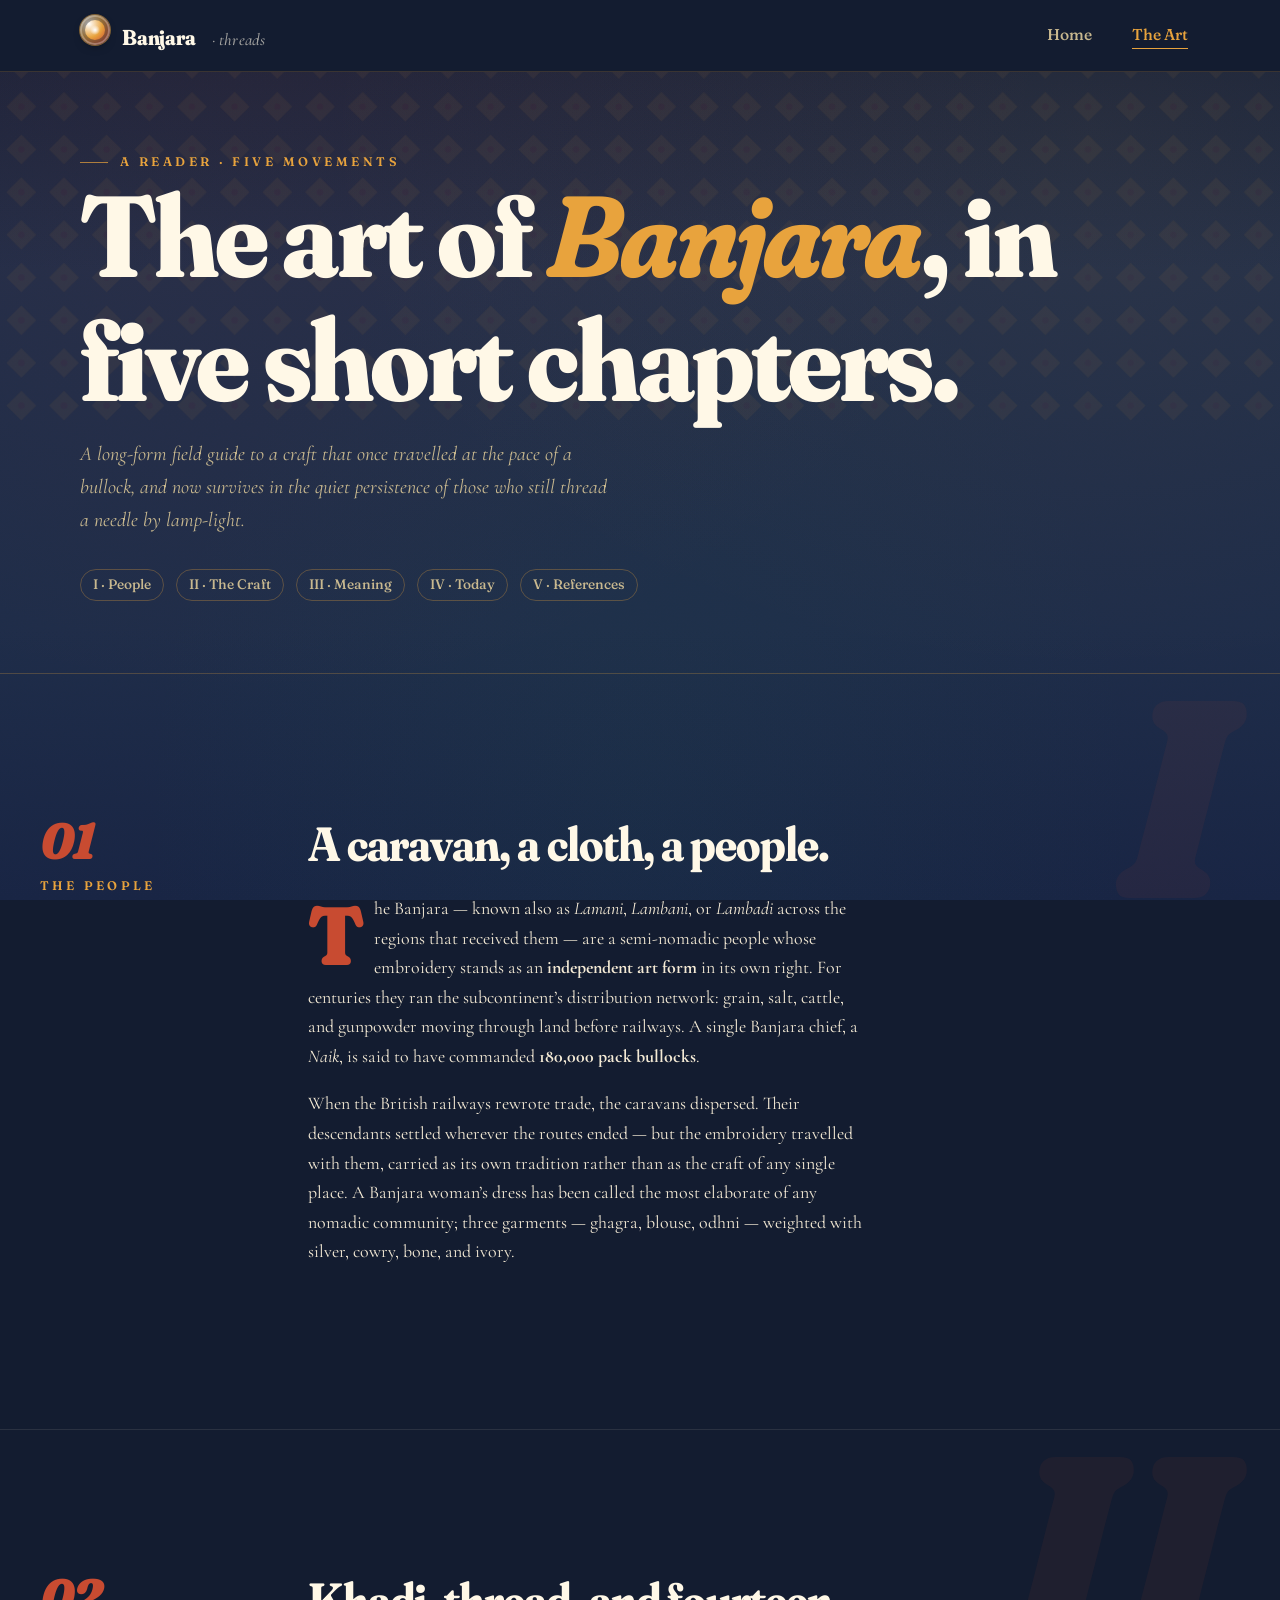
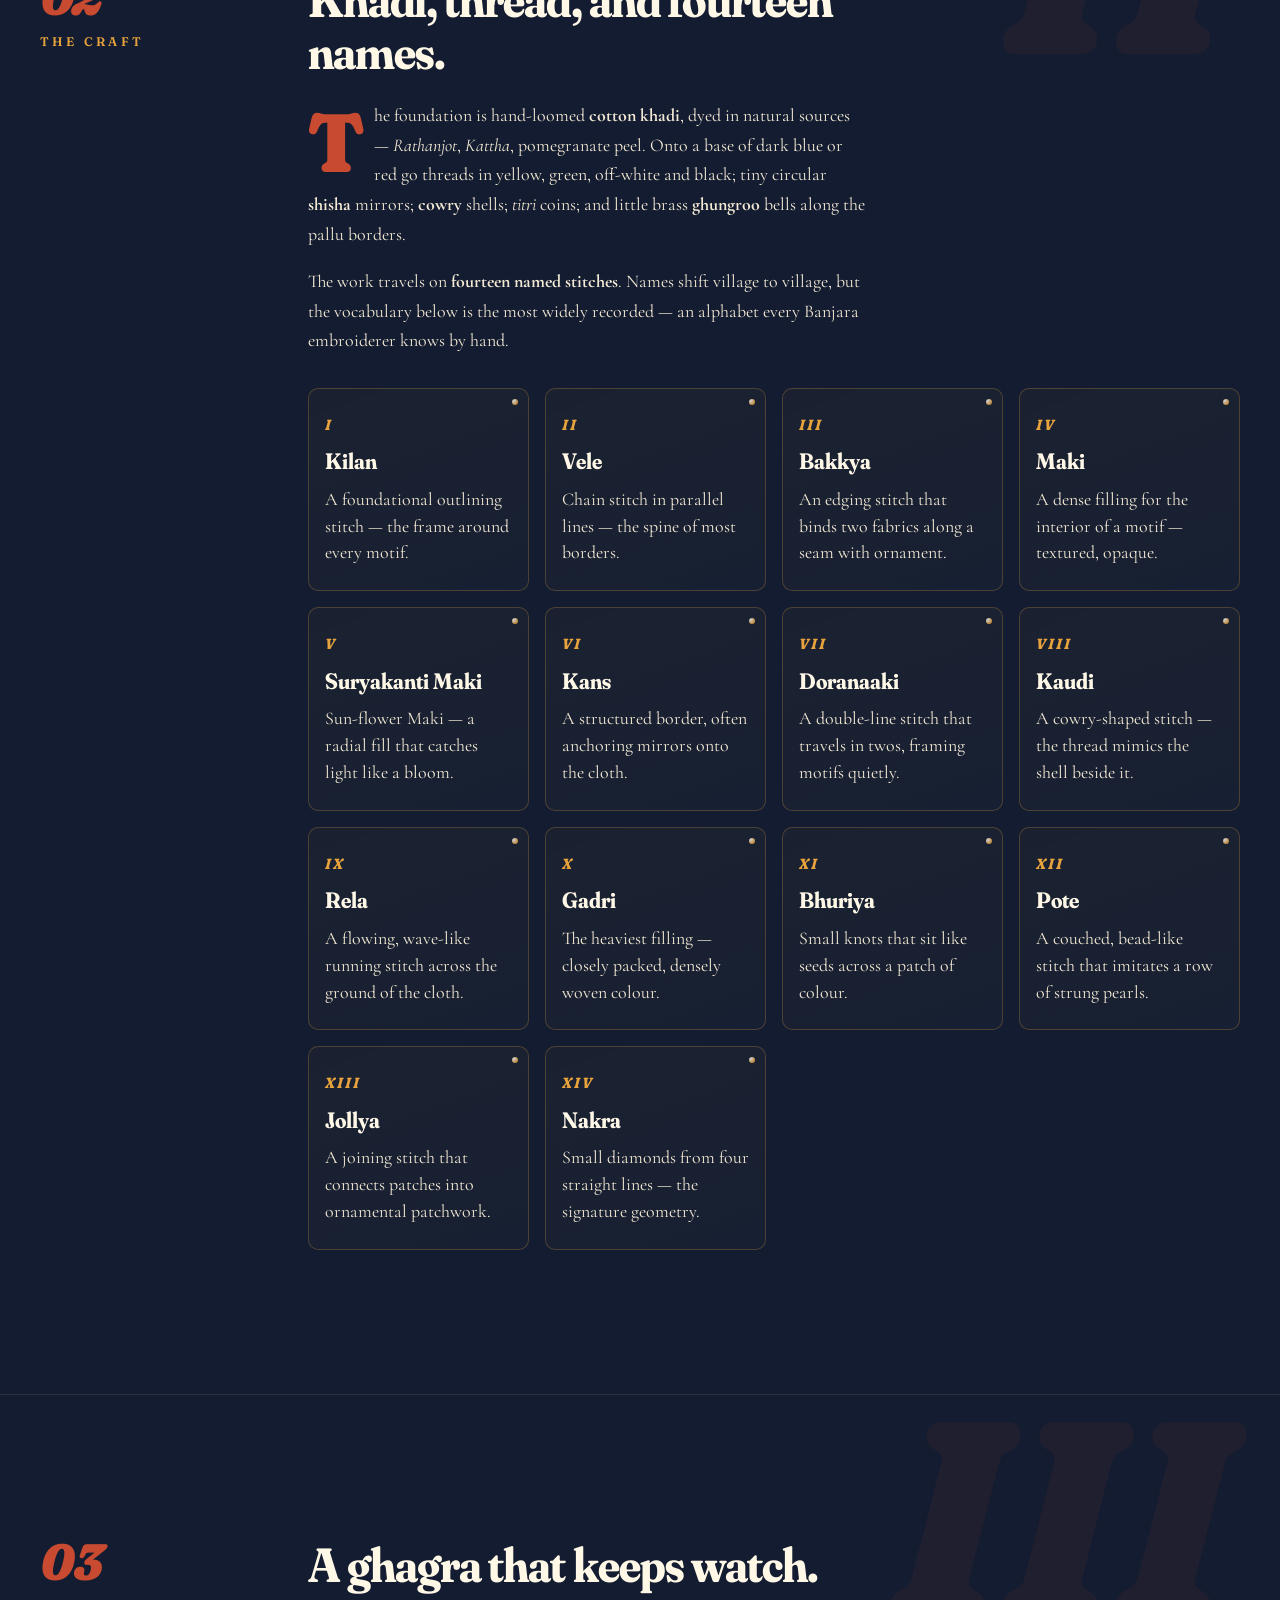
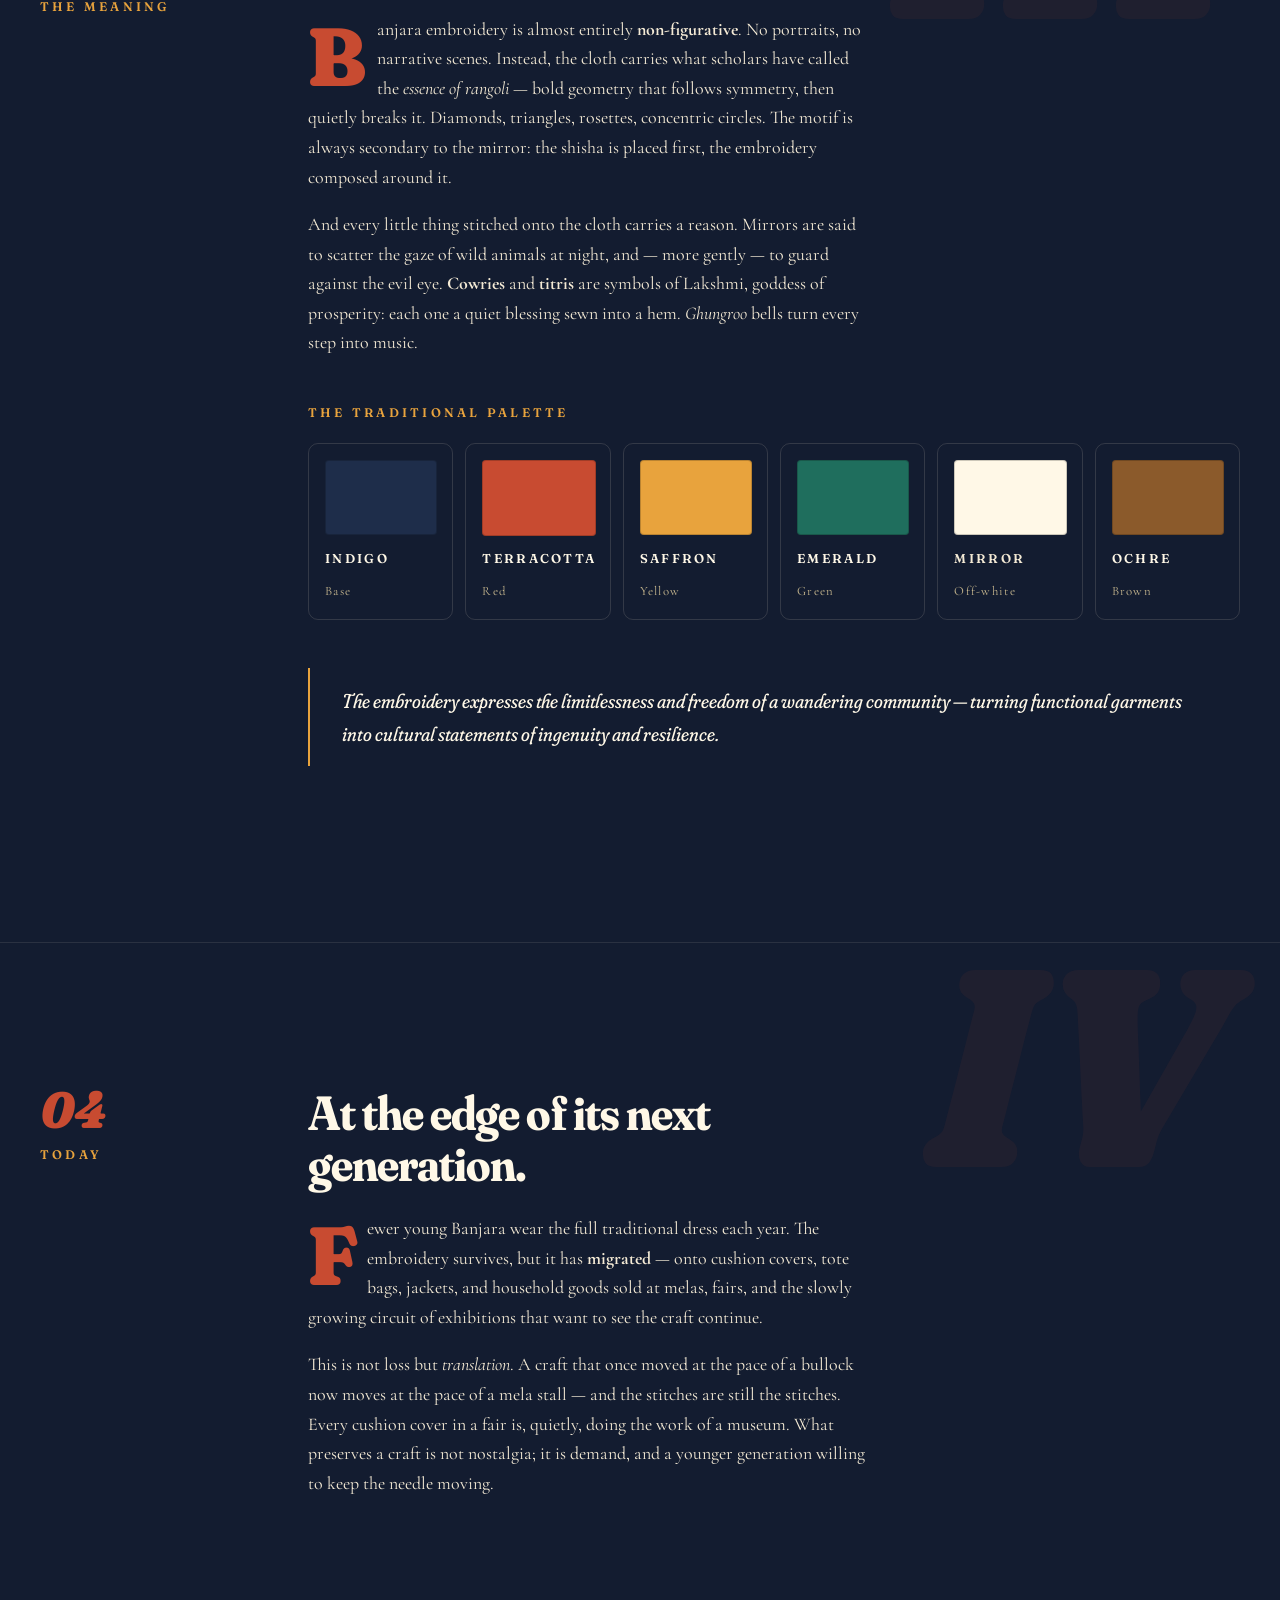
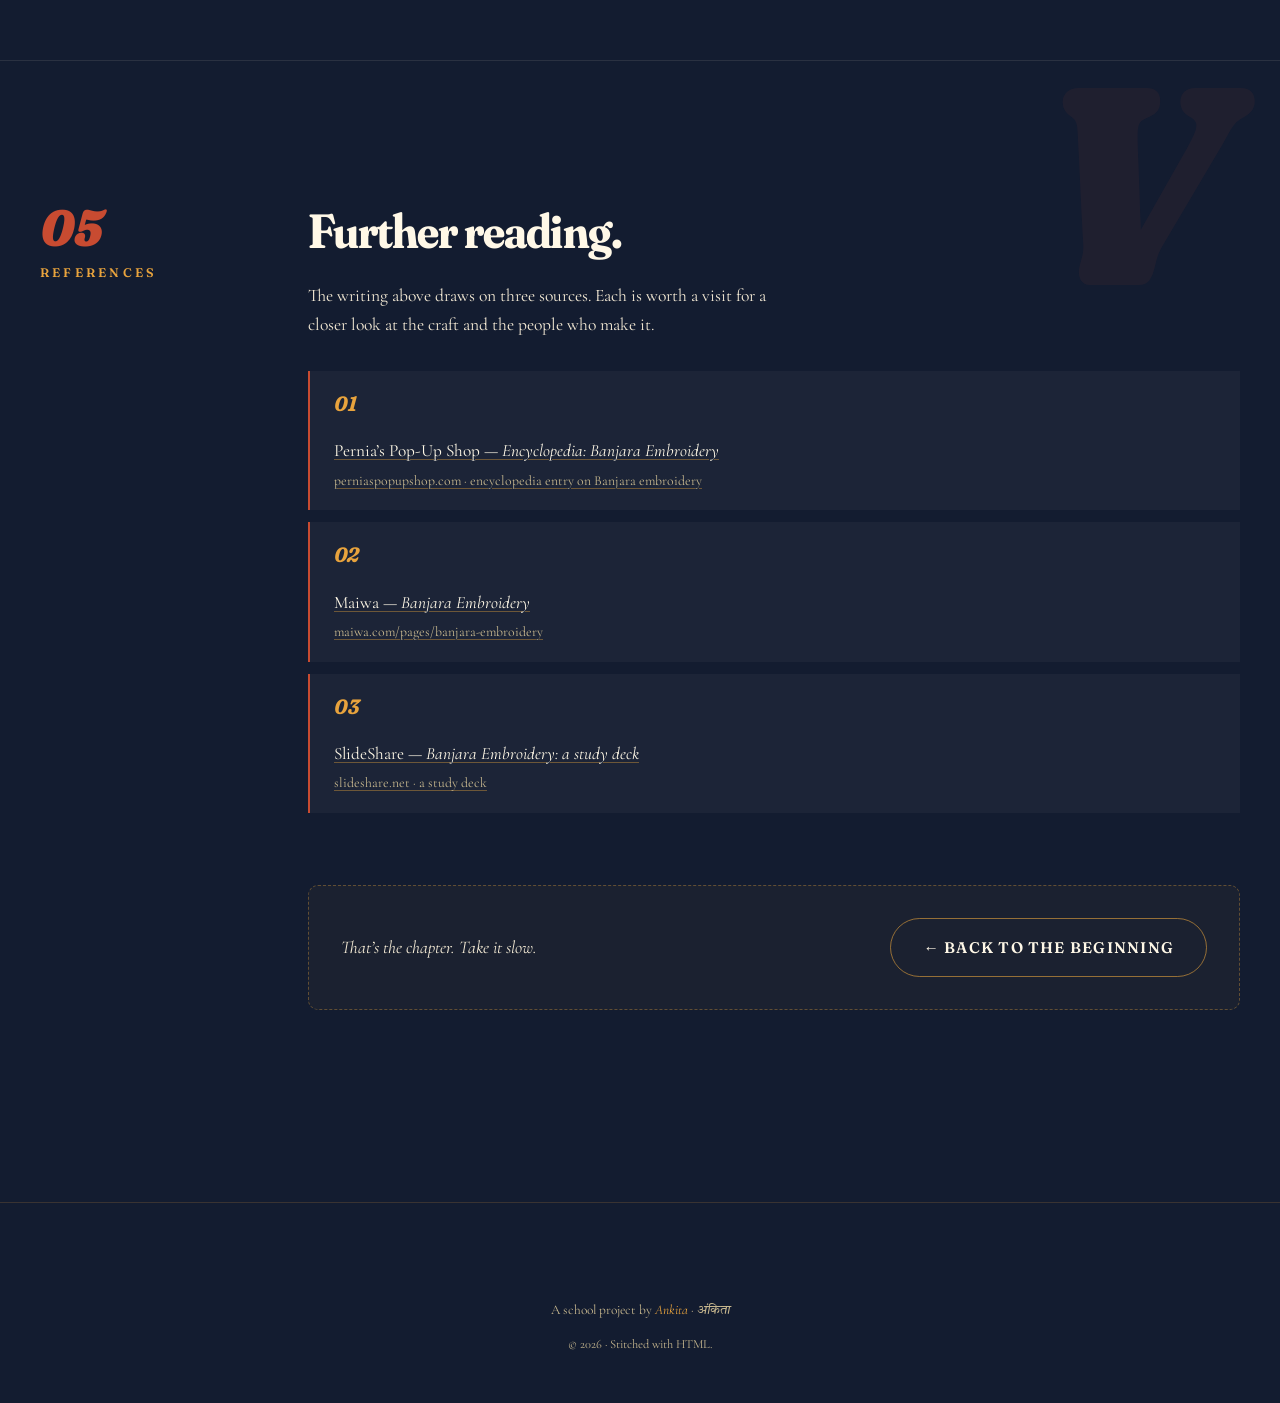
==== commit 1ad4233d: "Update README, art, and index pages Co-Authored-By: Claude Opus 4.7 (1M context) <noreply@anthropic." ====
--- a/art.html
+++ b/art.html
@@ -3,7 +3,7 @@
 <head>
   <meta charset="UTF-8" />
   <meta name="viewport" content="width=device-width, initial-scale=1, viewport-fit=cover" />
-  <meta name="description" content="The story of Banjara embroidery — a nomadic craft of Rajasthan. Origins, materials, the fourteen stitches, motifs, and meaning, in one chapter." />
+  <meta name="description" content="The story of Banjara embroidery — an independent nomadic art form. Origins, materials, the fourteen stitches, motifs, and meaning, in one chapter." />
   <meta name="theme-color" content="#1e2d4a" />
   <title>The Art of Banjara · A Reader</title>
   <link rel="preconnect" href="https://fonts.googleapis.com" />
@@ -62,19 +62,21 @@
             <p>
               The Banjara &mdash; known also as <em>Lamani</em>, <em>Lambani</em>, or
               <em>Lambadi</em> across the regions that received them &mdash; are a
-              semi-nomadic people from <strong>Rajasthan</strong>, descended from the
-              Rajputs. For centuries they ran the subcontinent&rsquo;s distribution
-              network: grain, salt, cattle, and gunpowder moving through land before
-              railways. A single Banjara chief, a <em>Naik</em>, is said to have
-              commanded <strong>180,000 pack bullocks</strong>.
+              semi-nomadic people whose embroidery stands as an
+              <strong>independent art form</strong> in its own right. For centuries they
+              ran the subcontinent&rsquo;s distribution network: grain, salt, cattle, and
+              gunpowder moving through land before railways. A single Banjara chief, a
+              <em>Naik</em>, is said to have commanded
+              <strong>180,000 pack bullocks</strong>.
             </p>
             <p>
               When the British railways rewrote trade, the caravans dispersed.
-              Their descendants settled across Telangana, Andhra Pradesh, Karnataka and
-              Maharashtra &mdash; but the embroidery remembered where it came from.
-              A Banjara woman&rsquo;s dress has been called the most elaborate of any
-              tribal group in India; three garments &mdash; ghagra, blouse, odhni &mdash;
-              weighted with silver, cowry, bone, and ivory.
+              Their descendants settled wherever the routes ended &mdash; but the
+              embroidery travelled with them, carried as its own tradition rather
+              than as the craft of any single place. A Banjara woman&rsquo;s dress has
+              been called the most elaborate of any nomadic community; three garments
+              &mdash; ghagra, blouse, odhni &mdash; weighted with silver, cowry,
+              bone, and ivory.
             </p>
           </div>
         </div>
@@ -226,8 +228,8 @@
               <li>
                 <span></span>
                 <a href="https://www.perniaspopupshop.com/encyclopedia/rajasthan/banjara-embroidery" target="_blank" rel="noopener noreferrer">
-                  Pernia&rsquo;s Pop-Up Shop &mdash; <em>Encyclopedia: Banjara Embroidery of Rajasthan</em>
-                  <br/><span style="font-size:.86rem; color: var(--ink-on-dark-muted);">perniaspopupshop.com/encyclopedia/rajasthan/banjara-embroidery</span>
+                  Pernia&rsquo;s Pop-Up Shop &mdash; <em>Encyclopedia: Banjara Embroidery</em>
+                  <br/><span style="font-size:.86rem; color: var(--ink-on-dark-muted);">perniaspopupshop.com &middot; encyclopedia entry on Banjara embroidery</span>
                 </a>
               </li>
               <li>
@@ -240,7 +242,7 @@
               <li>
                 <span></span>
                 <a href="https://www.slideshare.net/slideshow/banjara-embroidery-of-india-rajasthan/266713068" target="_blank" rel="noopener noreferrer">
-                  SlideShare &mdash; <em>Banjara Embroidery of India, Rajasthan</em>
+                  SlideShare &mdash; <em>Banjara Embroidery: a study deck</em>
                   <br/><span style="font-size:.86rem; color: var(--ink-on-dark-muted);">slideshare.net &middot; a study deck</span>
                 </a>
               </li>
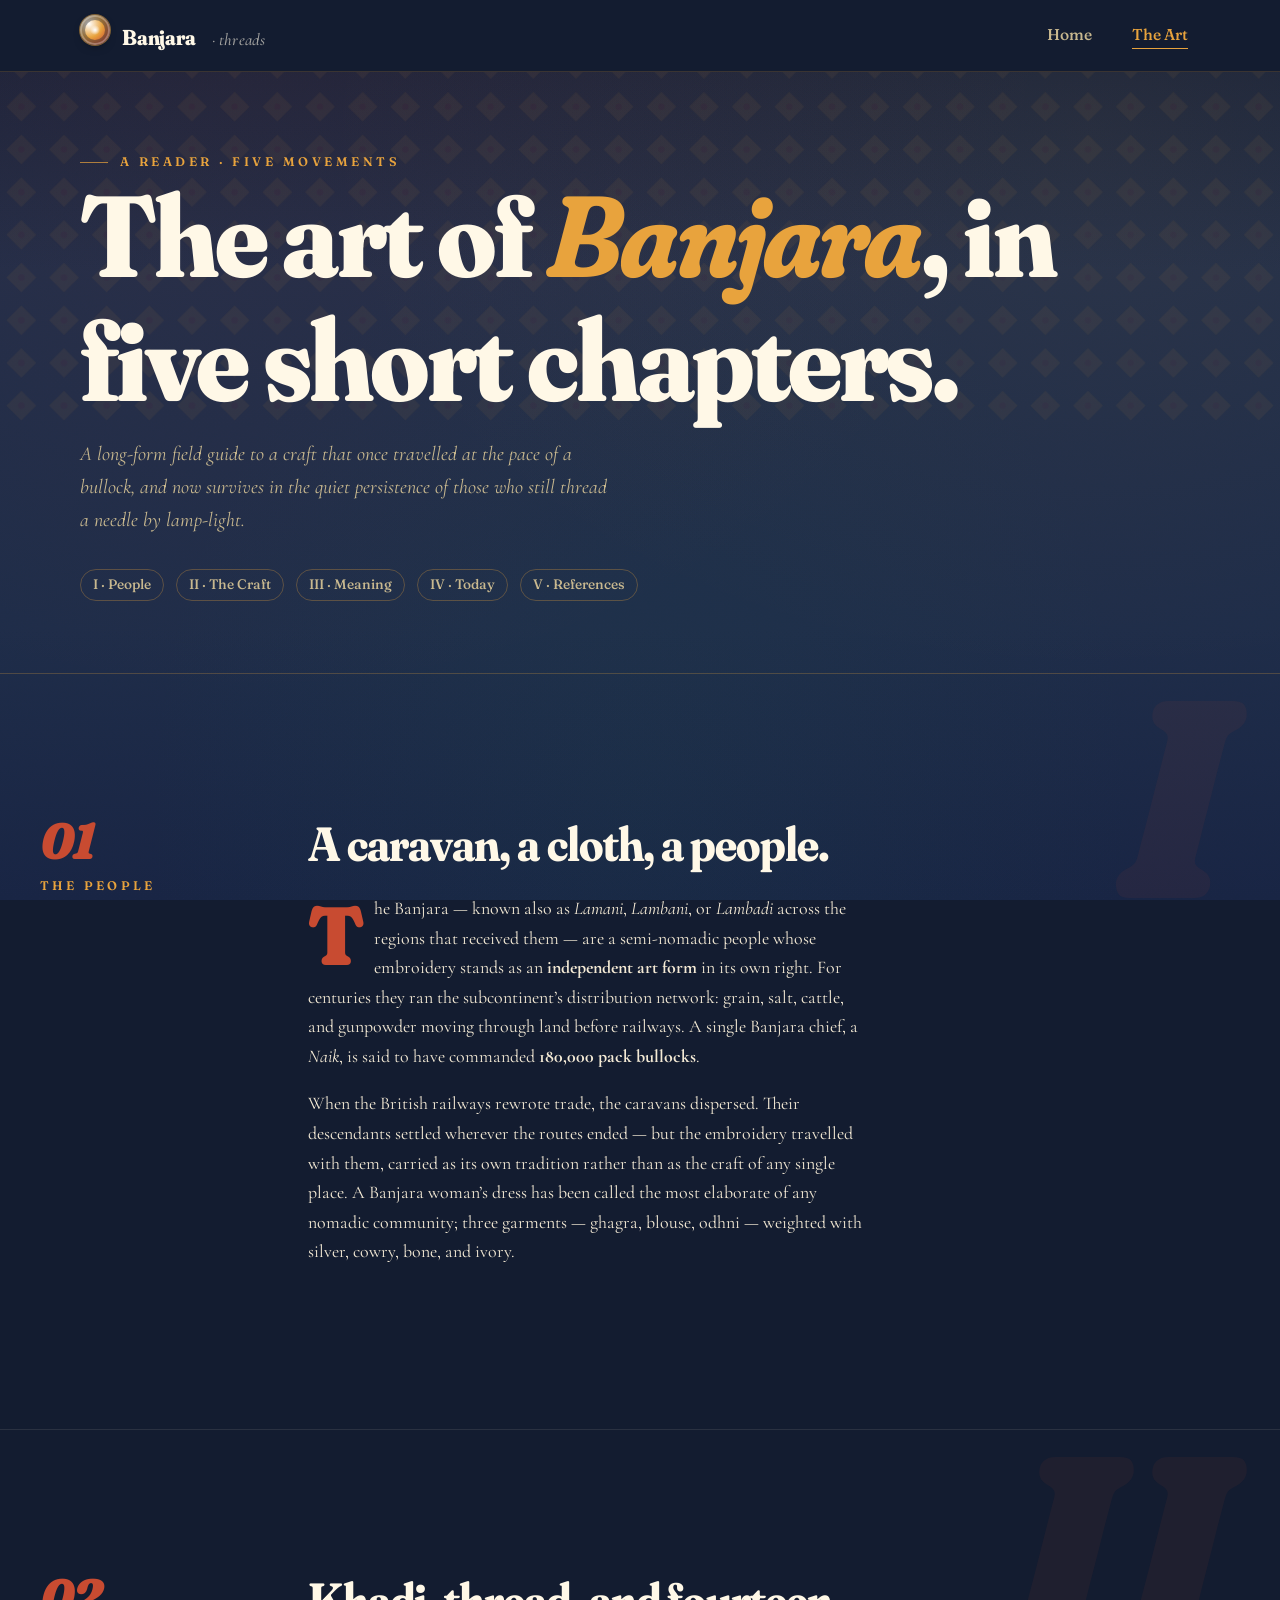
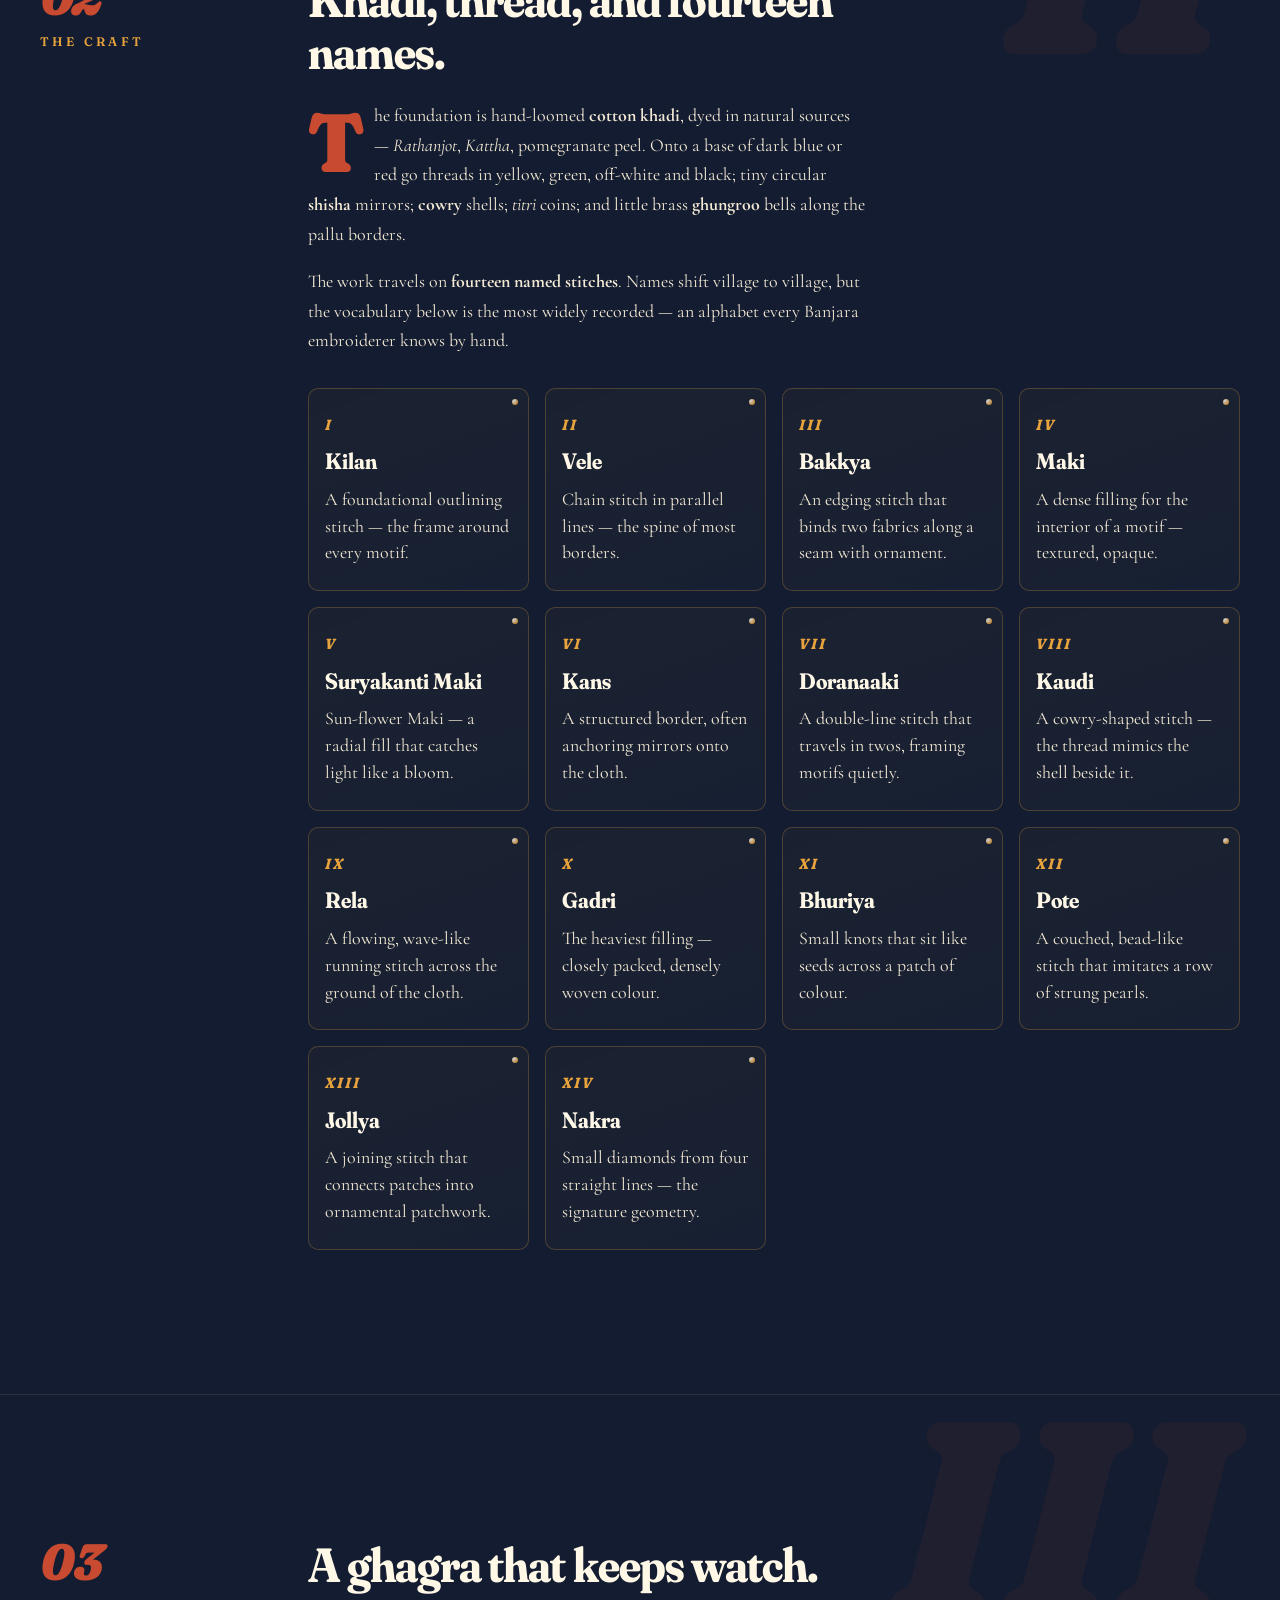
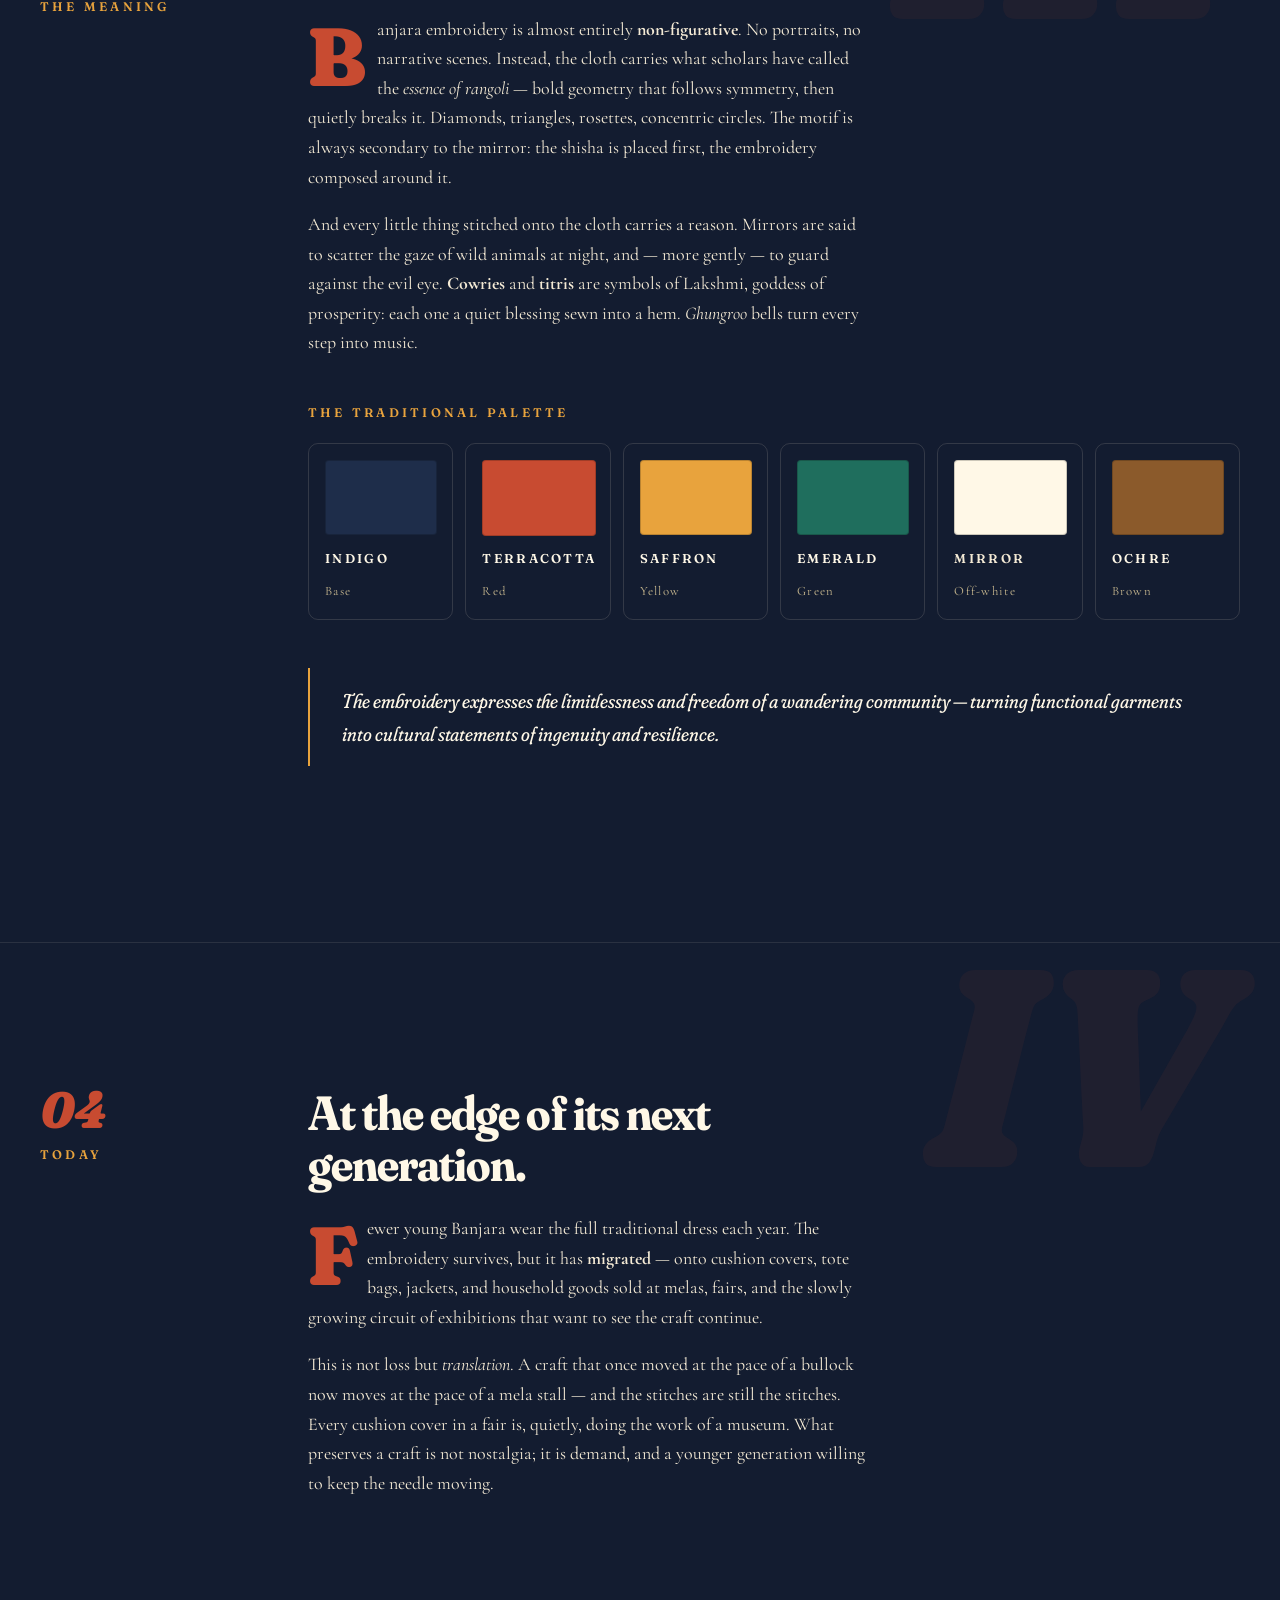
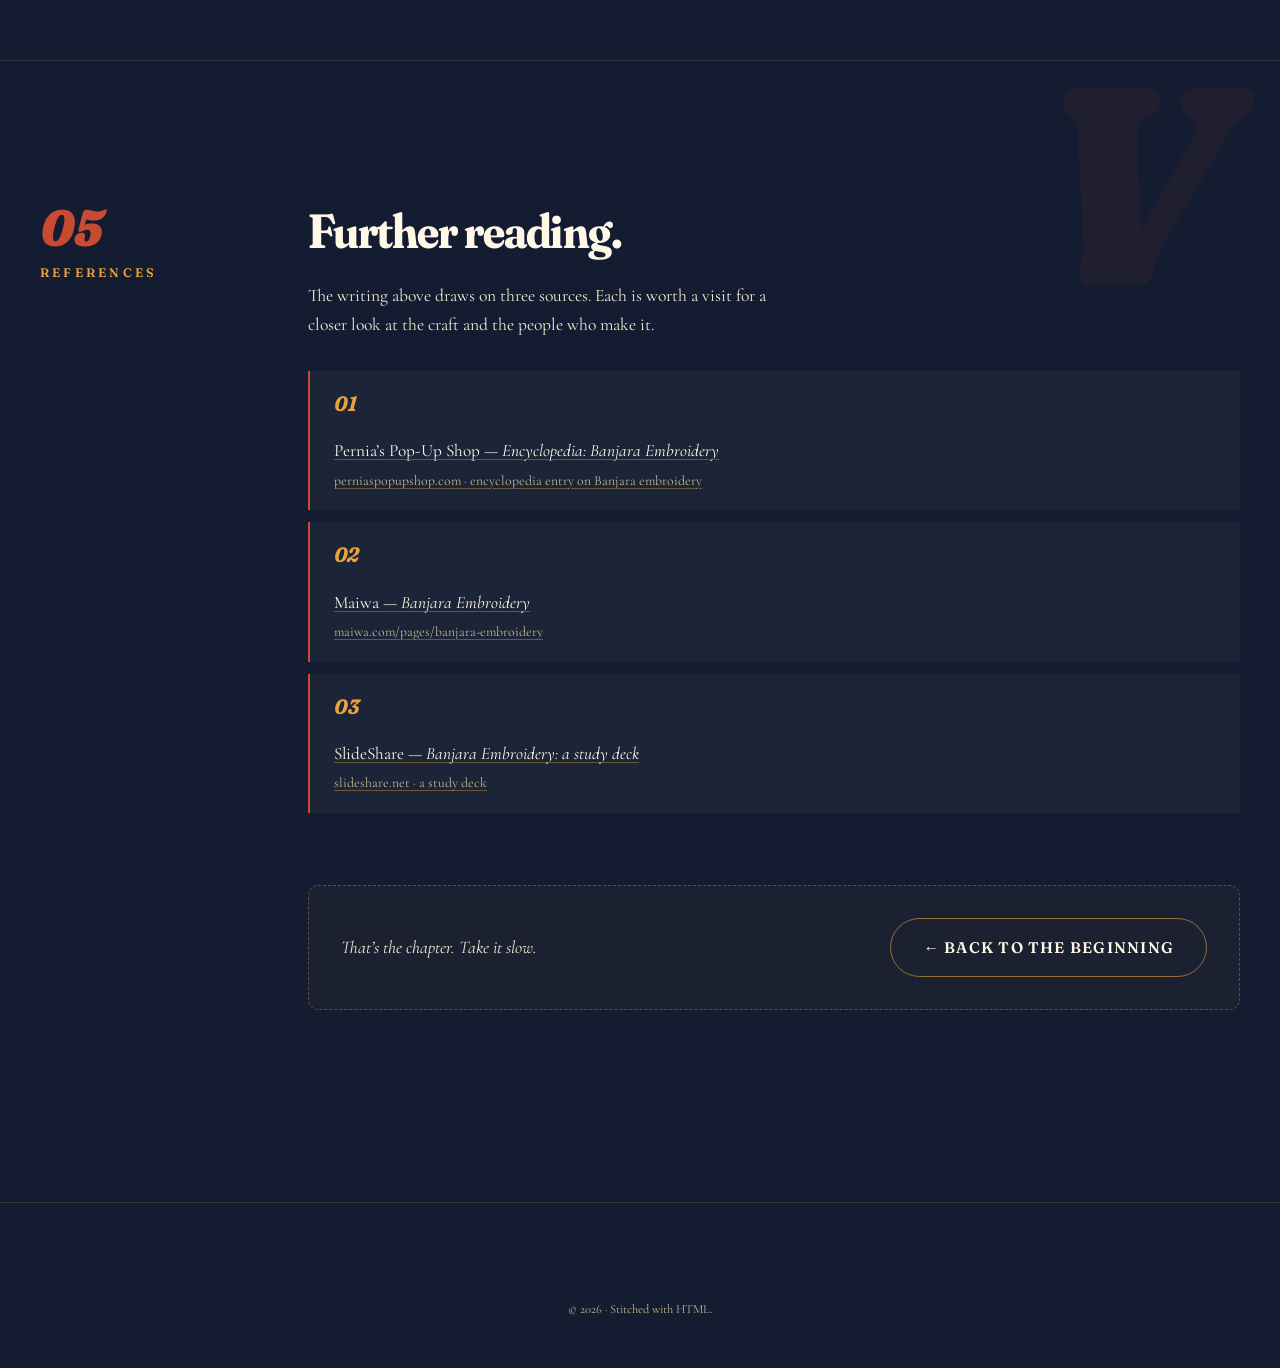
==== commit 492bc249: "Remove 'school project by Ankita' credit line" ====
--- a/art.html
+++ b/art.html
@@ -263,7 +263,6 @@
   <footer class="footer" role="contentinfo">
     <div class="container">
       <div class="footer__bottom" style="flex-direction:column; gap: var(--space-3); border-top:0; padding-top: var(--space-5); text-align:center;">
-        <span>A school project by <em>Ankita</em> &middot; <span class="hindi">अंकिता</span></span>
         <span style="color: var(--ink-on-dark-muted); font-size:.78rem;">&copy; <span data-year>2026</span> &middot; Stitched with HTML.</span>
       </div>
     </div>
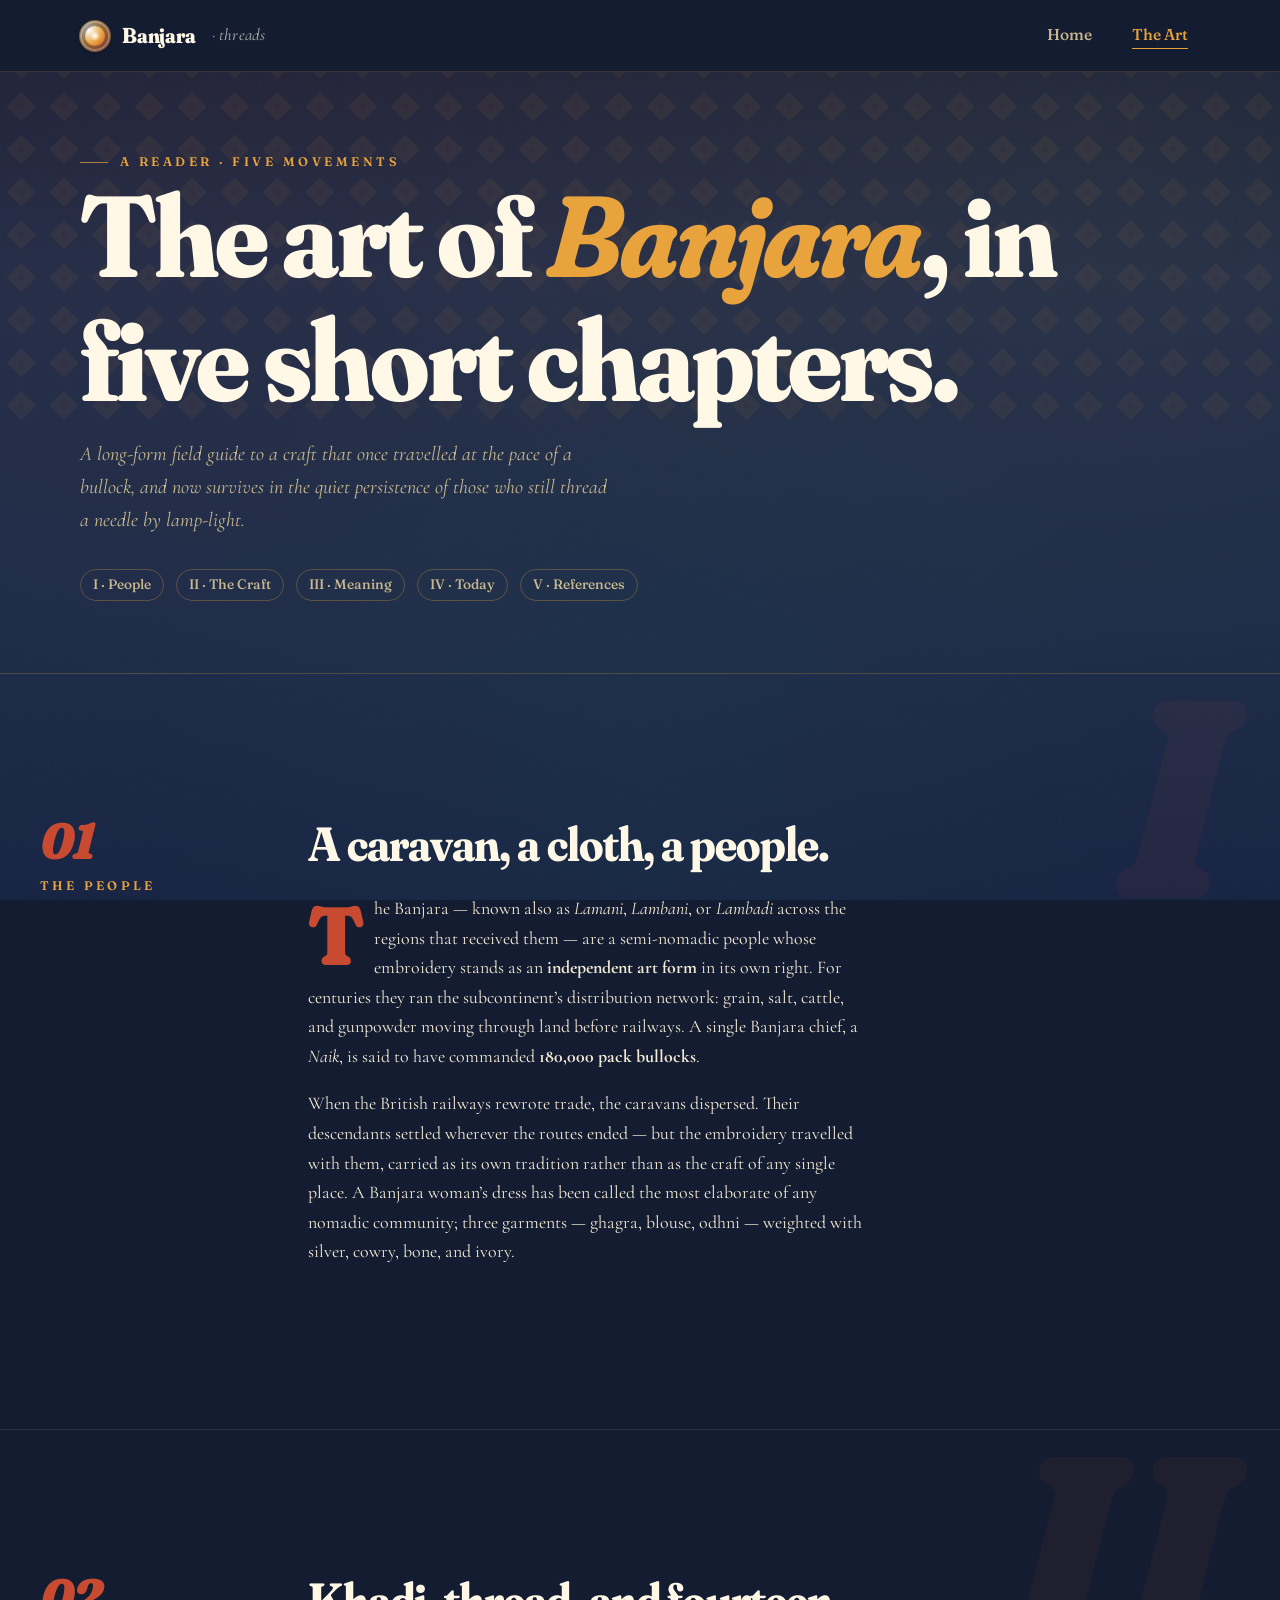
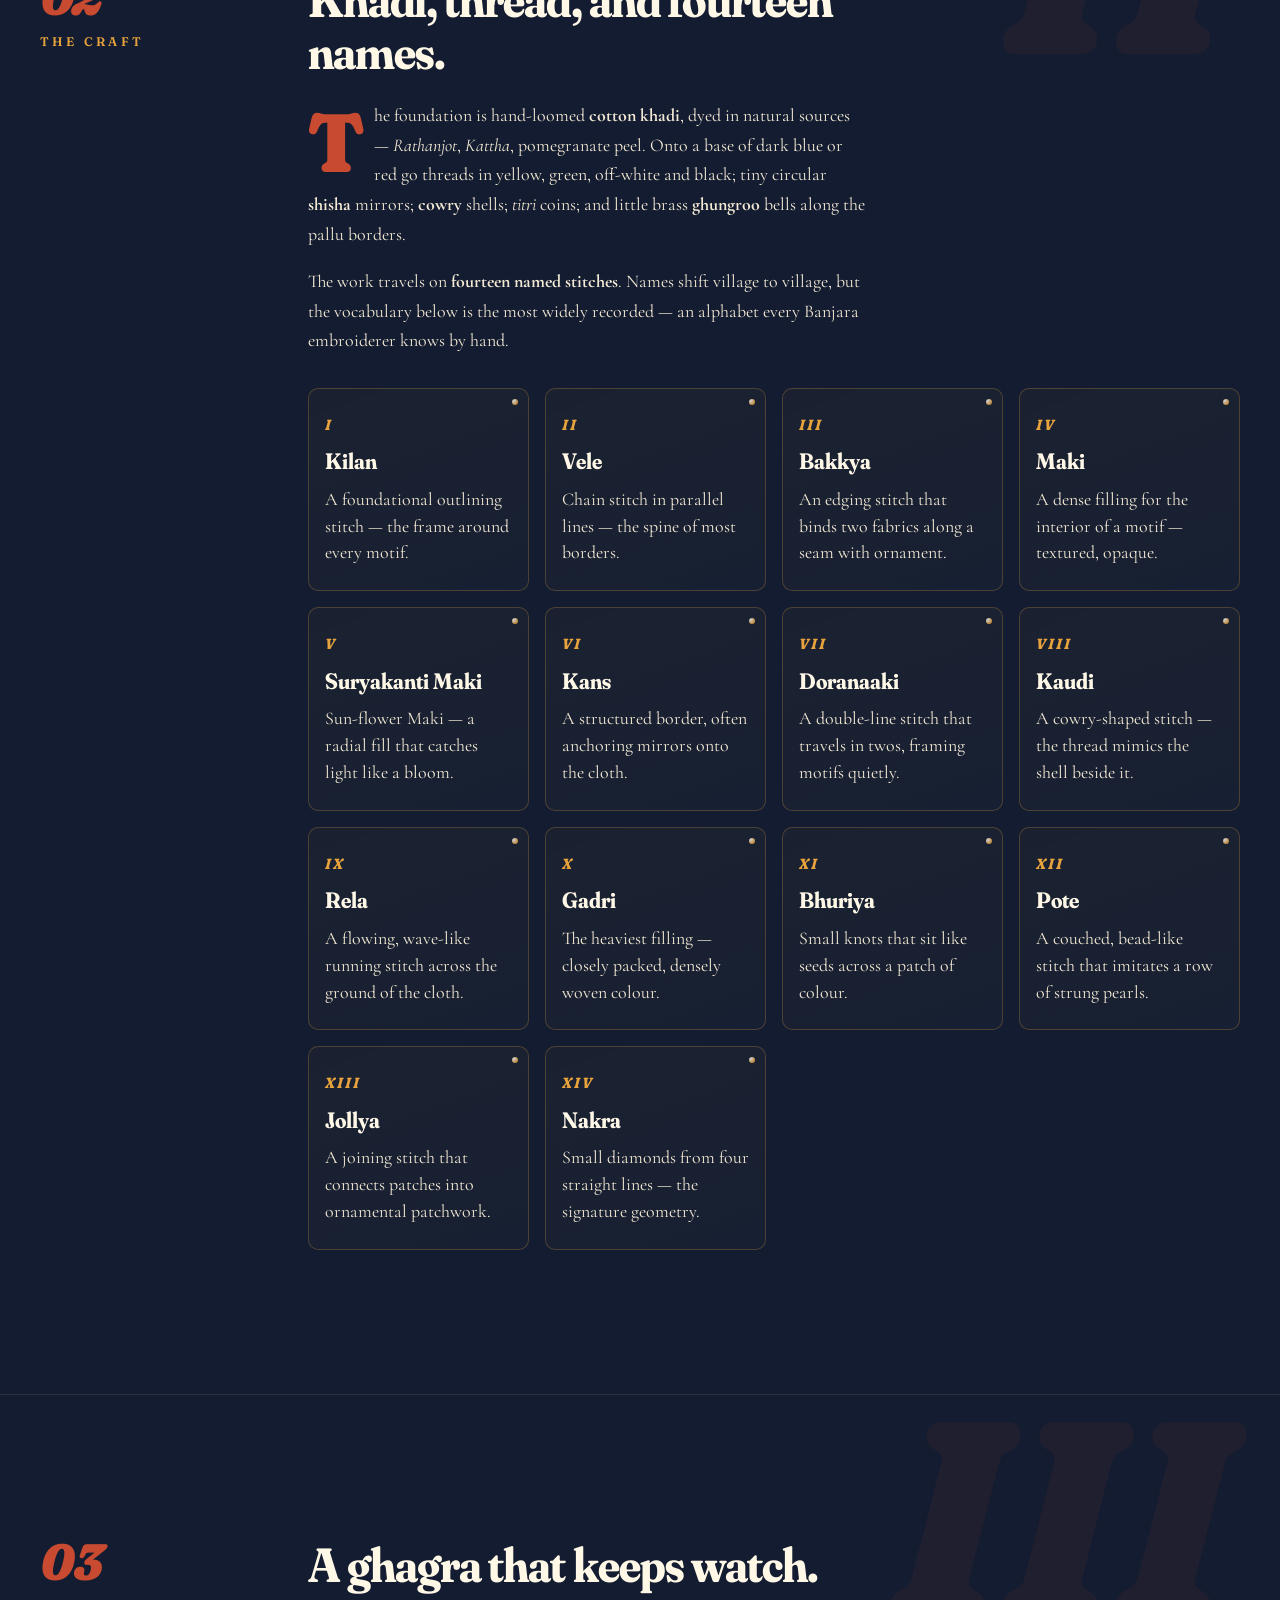
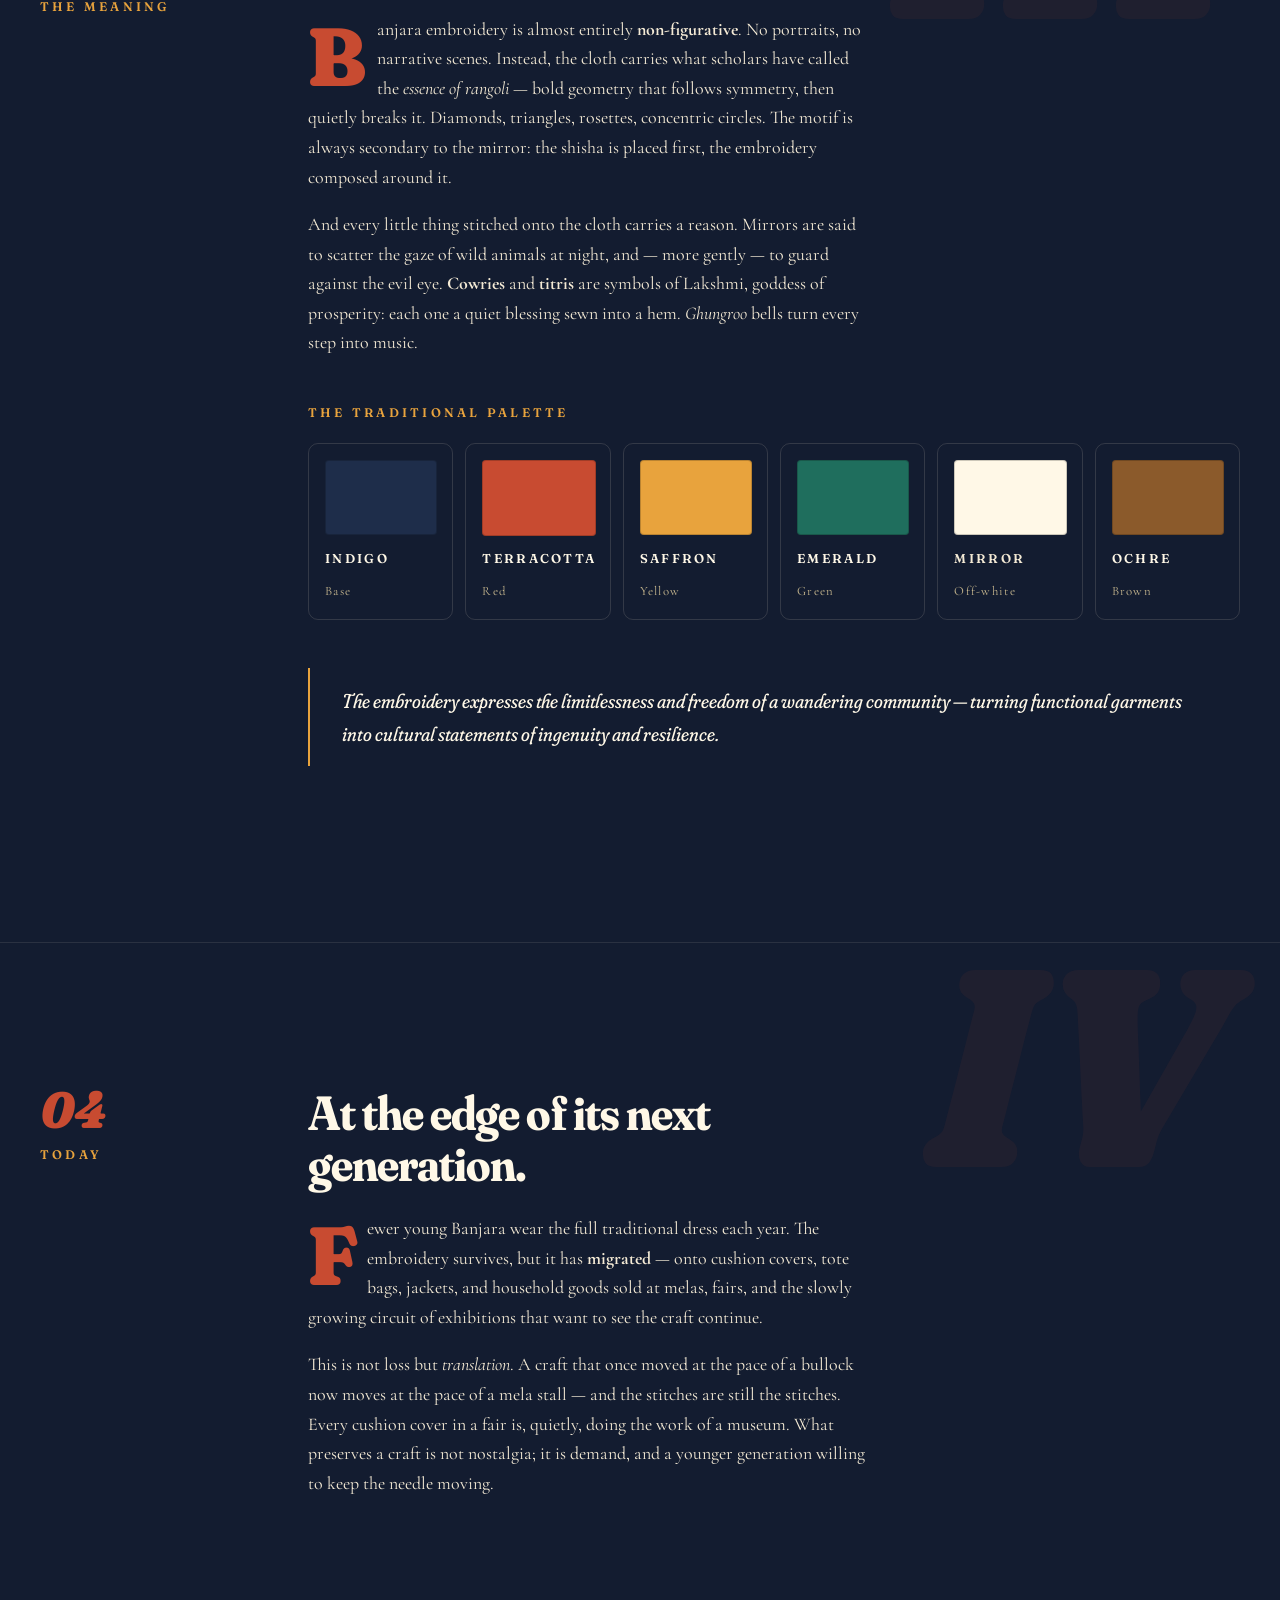
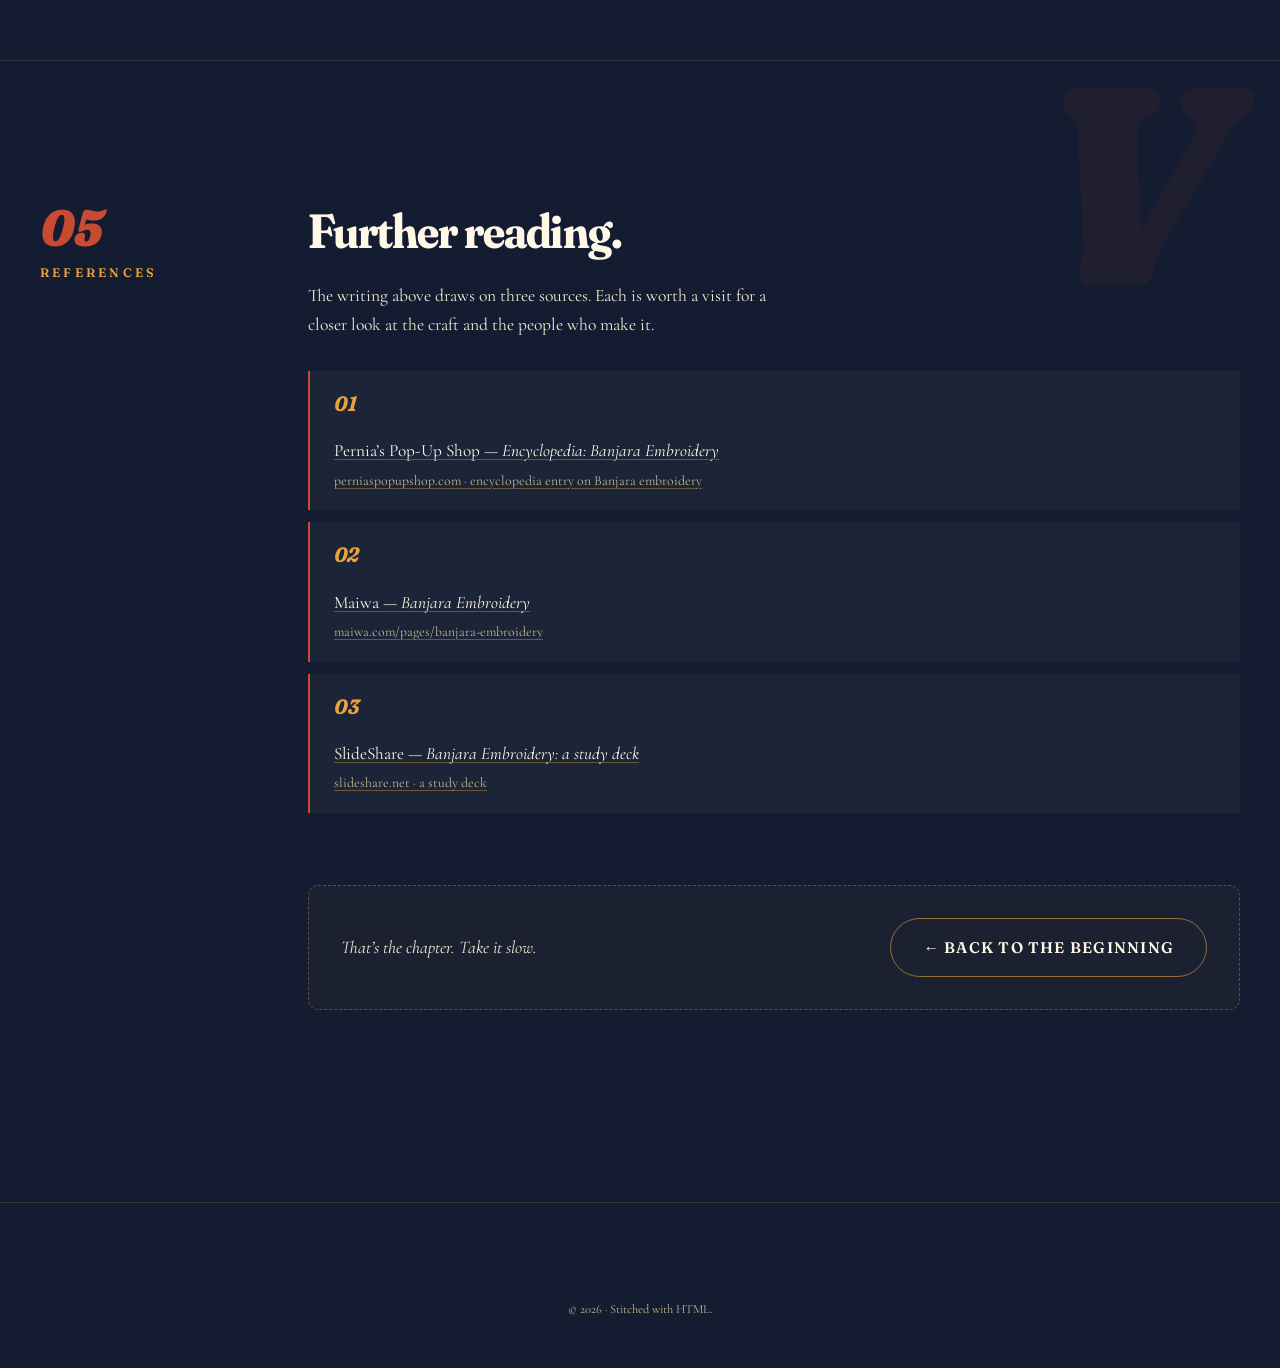
==== commit 121c3a51: "Vertically center nav brand mark, name, and subtitle" ====
--- a/art.html
+++ b/art.html
@@ -8,7 +8,7 @@
   <title>The Art of Banjara · A Reader</title>
   <link rel="preconnect" href="https://fonts.googleapis.com" />
   <link rel="preconnect" href="https://fonts.gstatic.com" crossorigin />
-  <link rel="stylesheet" href="styles.css?v=4" />
+  <link rel="stylesheet" href="styles.css?v=6" />
   <link rel="icon" href="data:image/svg+xml;utf8,<svg xmlns='http://www.w3.org/2000/svg' viewBox='0 0 32 32'><circle cx='16' cy='16' r='14' fill='%23e8a33d' stroke='%23c84b31' stroke-width='2'/><circle cx='13' cy='13' r='3' fill='%23fff8e7'/></svg>" />
 </head>
 <body>
--- a/styles.css
+++ b/styles.css
@@ -276,12 +276,15 @@
 
 .nav__brand {
   display: inline-flex;
-  align-items: baseline;
+  align-items: center;
   gap: var(--space-3);
   text-decoration: none;
   color: var(--mirror);
   font-size: 1.35rem;
-}
+  line-height: 1;
+}
+.nav__brand-name { line-height: 1; }
+.nav__brand-sub { line-height: 1; align-self: center; }
 .nav__brand-name {
   font-family: "Fraunces", "Playfair Display", Georgia, serif;
   font-variation-settings: "SOFT" 60, "opsz" 144, "wght" 800;
@@ -444,13 +447,15 @@
 }
 .hero__inner {
   display: grid;
-  grid-template-columns: 1.1fr 0.9fr;
+  grid-template-columns: 1fr;
   gap: var(--space-7);
   align-items: center;
   width: 100%;
   max-width: 1320px;
   padding: 0 clamp(1.25rem, 4vw, 2.5rem);
 }
+.hero__content { width: 100%; }
+.hero__tagline { max-width: none; }
 .hero__content { position: relative; z-index: 2; }
 .hero__eyebrow {
   font-family: "Tiro Devanagari Hindi", "Cormorant Garamond", serif;
